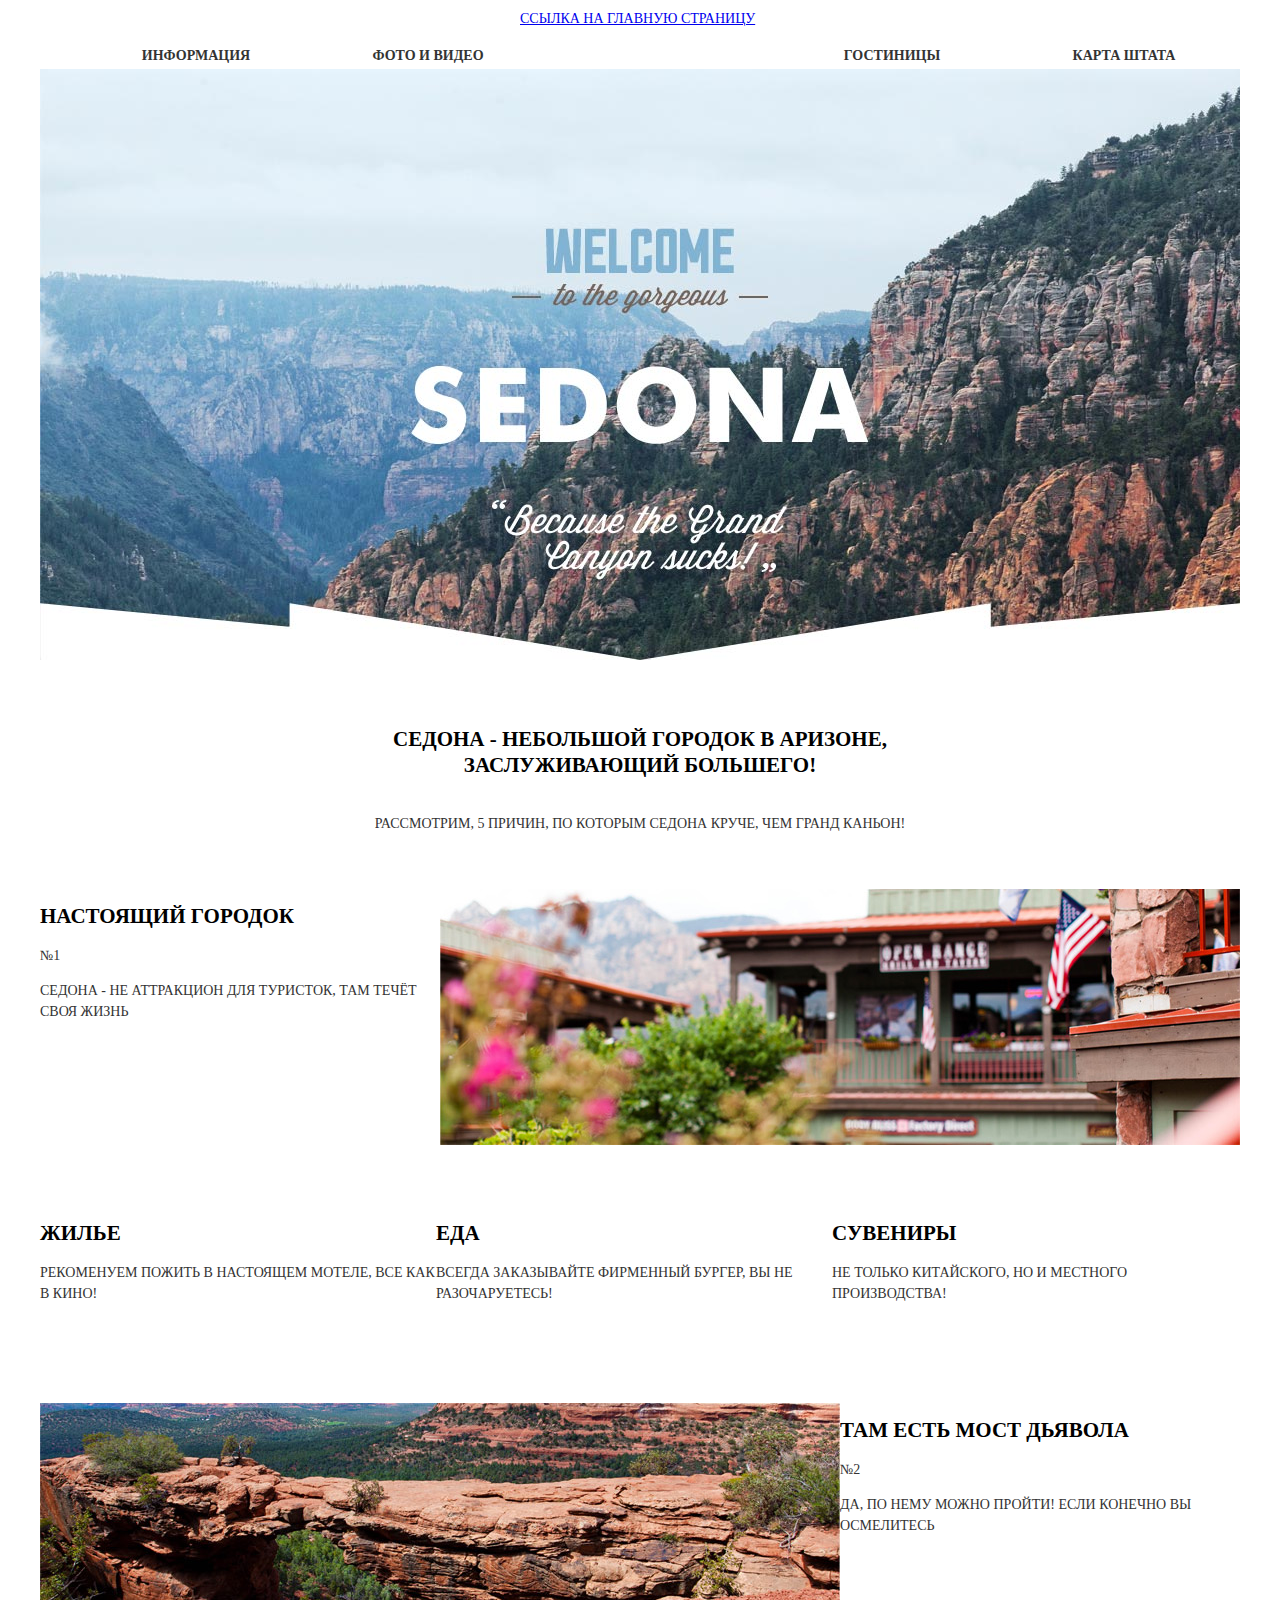
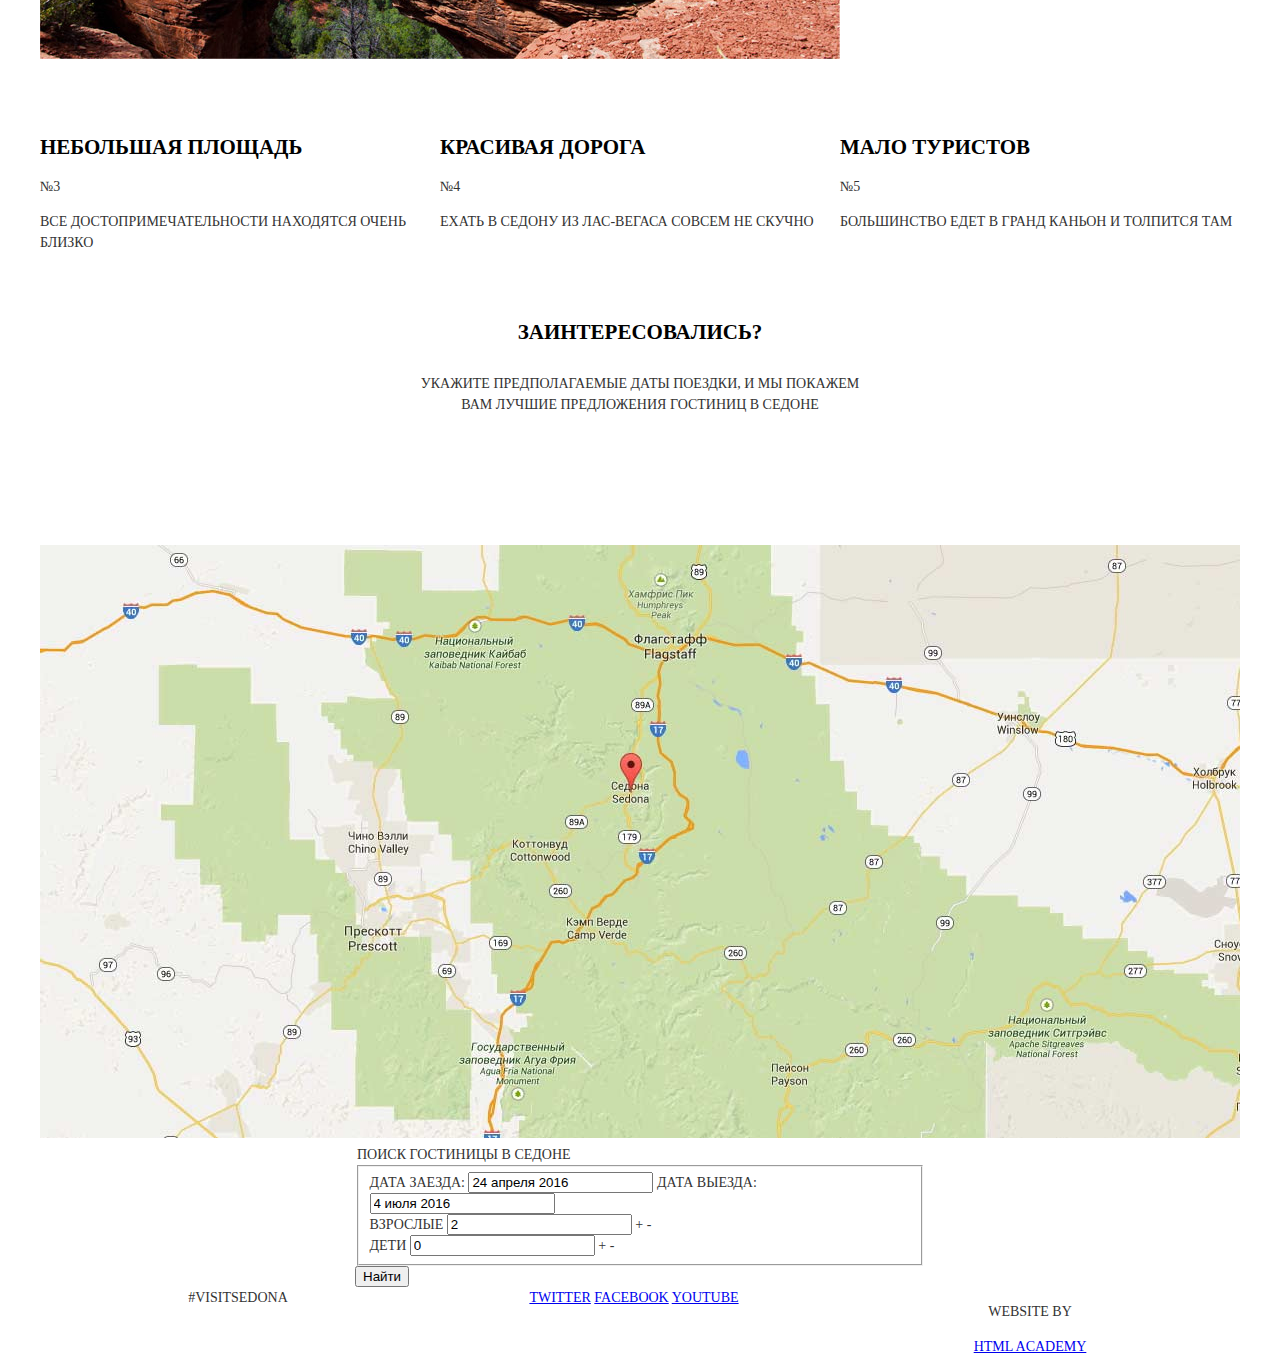
==== index.html @ 2f67ec3c "сетка для index" ====
<!DOCTYPE html>
<html lang="ru">
  <head>
    <meta charset="utf-8">
    <title>HTML Academy: Седона</title>
    <link href="css/style.css" rel="stylesheet">
  </head>
  <body>
    <header class="main-header">
      <div class="container clearfix">
        <div class="logo">
          <a class="logo__link" href="#">Ссылка на главную страницу</a> <!-- будет обёрнута в логотип -->
        </div>
        <nav class="main-nav">
          <ul class="main-nav__list">
            <li class="main-nav__item">
              <a href="#" class="main-nav__link">Информация</a>
            </li>
            <li class="main-nav__item">
              <a href="#" class="main-nav__link">Фото и видео</a>
            </li>
            <li class="main-nav__item">
              <a href="#" class="main-nav__link">Карта штата</a>
            </li>
            <li class="main-nav__item">
              <a href="#" class="main-nav__link">Гостиницы</a>
            </li>
          </ul>
        </nav>
      </div>
    </header>
    <main class="container">
      <img class="welcome" src="img/index-welcome.jpg" width="1200" height="591">
      <h1 class="title">Седона - небольшой городок в Аризоне, заслуживающий большего!</h1>
      <div class="reasons">
          <p class="reasons__main-title">Рассмотрим, 5 причин, по которым Седона круче, чем Гранд Каньон!</p>
          <div class="reasons__item clearfix">
              <div class="reasons__textblock"> 
                <h2 class="reasons__title">Настоящий городок</h2>
                <p class="reasons__number">№1</p>
                <p class="reasons__text">Седона - не аттракцион для туристок, там течёт своя жизнь</p>
              </div>
              <div class="reasons__image">
              <img src="img/point1.jpg" width="800" height="256">
              </div>
          </div>
          <div class="info clearfix">
            <div class="info__item">
              <h2 class="info__title">Жилье</h2>
              <p class="info-text">Рекоменуем пожить в настоящем мотеле, все как в кино!</p>
            </div>
            <div class="info__item">
              <h2 class="info__title">Еда</h2>
              <p class="info-text">Всегда заказывайте фирменный бургер, вы не разочаруетесь!</p>
            </div>
            <div class="info__item">
              <h2 class="info__title">Сувениры</h2>
              <p class="info-text">Не только китайского, но и местного производства!</p>
            </div>
          </div>
          <div class="reasons__item clearfix">
              <div class="reasons__textblock"> 
                <h2 class="reasons__title">Там есть мост дьявола</h2>
                <p class="reasons__number">№2</p>
                <p class="reasons__text">Да, по нему можно пройти! Если конечно вы осмелитесь</p>
              </div>                
              <div class="reasons__image">
              <img src="img/point2.jpg" width="800" height="256">
              </div>
          </div>
          <div class="reasons__bottom clearfix">
            <div class="reasons__item">
                <div class="reasons__textblock"> 
                  <h2 class="reasons__title">Небольшая площадь</h2>
                  <p class="reasons__number">№3</p>
                  <p class="reasons__text">Все достопримечательности находятся очень близко</p>
                </div>
            </div>
            <div class="reasons__item">
                <div class="reasons__textblock"> 
                  <h2 class="reasons__title">Красивая дорога</h2>
                  <p class="reasons__number">№4</p>
                  <p class="reasons__text">Ехать в Седону из Лас-Вегаса совсем не скучно</p>
                </div>
            </div>
            <div class="reasons__item">
                <div class="reasons__textblock"> 
                  <h2 class="reasons__title">Мало туристов</h2>
                  <p class="reasons__number">№5</p>
                  <p class="reasons__text">Большинство едет в гранд каньон и толпится там</p>
                </div>
            </div>
          </div>
      </div>
      <div class="search">
        <h2 class="search__title">Заинтересовались?</h2>
        <p class="search__text">Укажите предполагаемые даты поездки, и мы покажем вам лучшие предложения гостиниц в Седоне</p>
        <img class="search__image" src="img/map.jpg" width="1200" height="593"> 
        <form class="searchform" action="#" method="get">
          <legend class="searchform__legend">Поиск гостиницы в Седоне</legend>
          <fieldset class="seachform__container">
          <label class="searchform__quest"> Дата заезда:
            <input class="searchform__ans" type="text" value="24 апреля 2016">
          </label>
          <label class="searchform__quest"> Дата выезда:
            <input class="searchform__ans" type="text" value="4 июля 2016">
          </label>
          <div class="questbox">
            <label class="searchform__quest">Взрослые
              <input class="searchform__ans" type="text" value="2">
            </label>
            <span class="more">+</span>
            <span class="less">-</span>
          </div>
          <div class="questbox">
            <label class="searchform__quest">Дети
              <input class="searchform__ans" type="text" value="0">
            </label>
            <span class="more">+</span>
            <span class="less">-</span>
          </div>
          </fieldset>
          <button class="searchform__btn" type="submit">Найти</button>
        </form>
      </div>
    </main>
    <footer class="main-footer">
      <div class="container clearfix">
        <section class="tag">
          #visitsedona
        </section>
        <section class="social">
          <a class="social__btn social__btn--tw" href="#">Twitter</a>
          <a class="social__btn social__btn--fb" href="#">Facebook</a>
          <a class="social__btn social__btn--youtube" href="#">Youtube</a>
        </section>
        <section class="copyright">
          <p class="copyright__text">Website by</p>
          <a class="copyright__link" href="https://htmlacademy.ru">HTML Academy</a>
        </section>
      </div>
    </footer>
  </body>
</html>
---- css/style.css ----
body {
  font-family: "PT Sans";
  color: #333333;
  font-weight: normal;
  font-size: 14px;
  line-height: 21px;
  text-transform: uppercase;
}

h1 {
  font-family: "PT Sans";
  color: black;
  font-weight: bold;
  font-size: 21px;
  line-height: 26px;
}

h2 {
  font-family: "PT Sans";
  color: black;
  font-weight: bold;
  font-size: 21px;
  line-height: 21px;
}

.container {
  width: 1200px;
  margin: 0 auto;
}

.logo { 
  width: 240px;
  margin: 0 auto;
}

.main-nav__item {
  width: 20%;
  text-align: center;
}

.main-nav__item:nth-child(1),
.main-nav__item:nth-child(2) {
  float: left;
}

.main-nav__item:nth-child(3),
.main-nav__item:nth-child(4) {
  float: right;
}

.main-nav__list {
  list-style: none;
}

.main-nav__link {
  text-decoration: none;
  font-family: "PT Sans";
  color: #333333;
  font-weight: bold;
  font-size: 14px;
  line-height: 26px;
}

.clearfix::after {
  content: "";
  display: table;
  clear: both;
}

.welcome {
  margin-bottom: 60px;
}

.title {
  margin: 0 auto;
  width: 500px;
  text-align: center;
  margin-bottom: 35px;
}

.reasons__main-title {
  text-align: center;
  margin-bottom: 55px;
}

.reasons__textblock {
  float: left;
  width: 400px;
}

.reasons__image {
  float: right;
  width: 800px;
}


.reasons__item {
  margin-bottom: 55px;
}

.info__item {
  width: 33%;
  float: left
}

.info {
  margin-bottom: 85px;
}

/* почему 4?! */
.reasons__item:nth-child(4) .reasons__textblock {
  float: right;
  width: 400px;
}

.reasons__item:nth-child(4) .reasons__image {
  float: left;
  width: 800px;
}

.reasons__bottom {
  margin-bottom: 55px;
}

.search__title,
.search__text {
  width: 440px;
  margin: 0 auto;
  text-align: center;
}

.search__title {
  margin-bottom: 30px;
}

.search__text {
  margin-bottom: 130px;
}

.searchform {
  width: 570px;
  margin: 0 auto;
}

.tag,
.social,
.copyright {
  width: 33%;
  float:left;
  text-align: center;
}

/*.search__image {
  z-index: -100;
  position: absolute;
  bottom: 0px;
} */
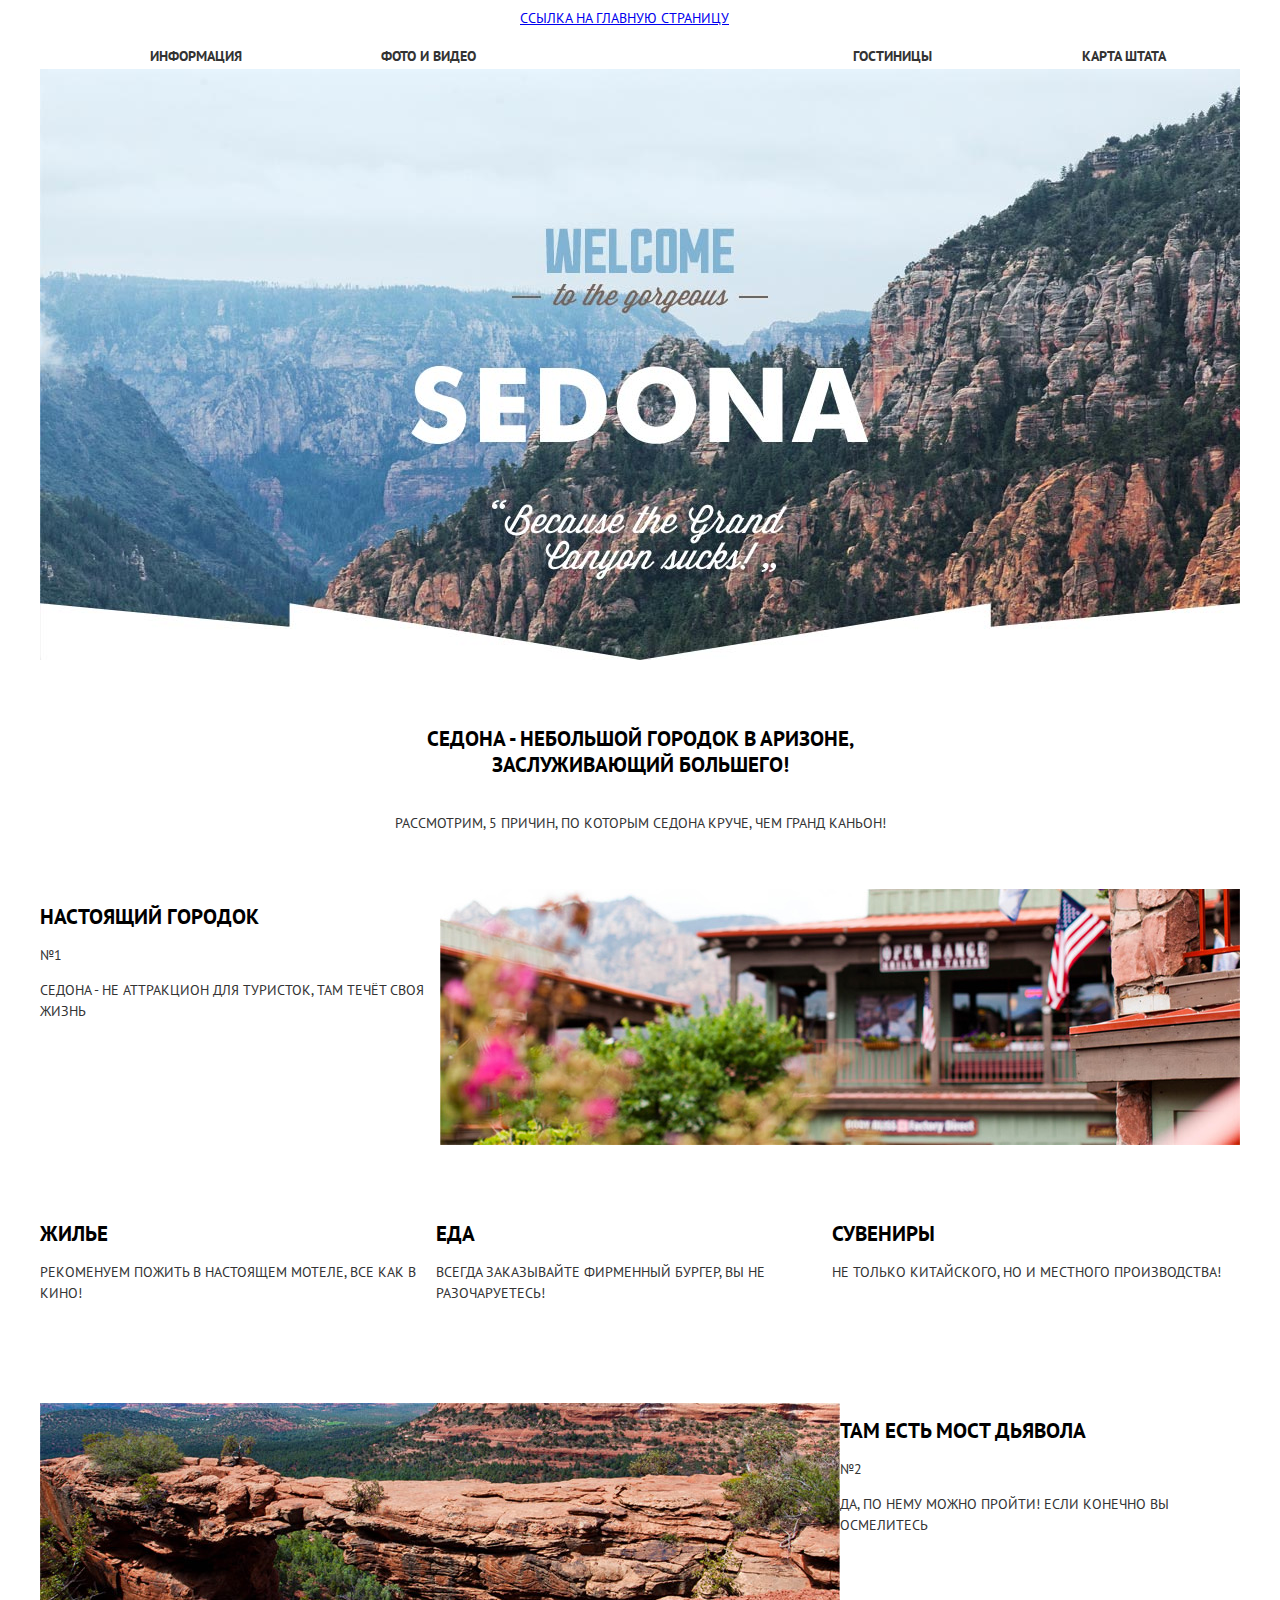
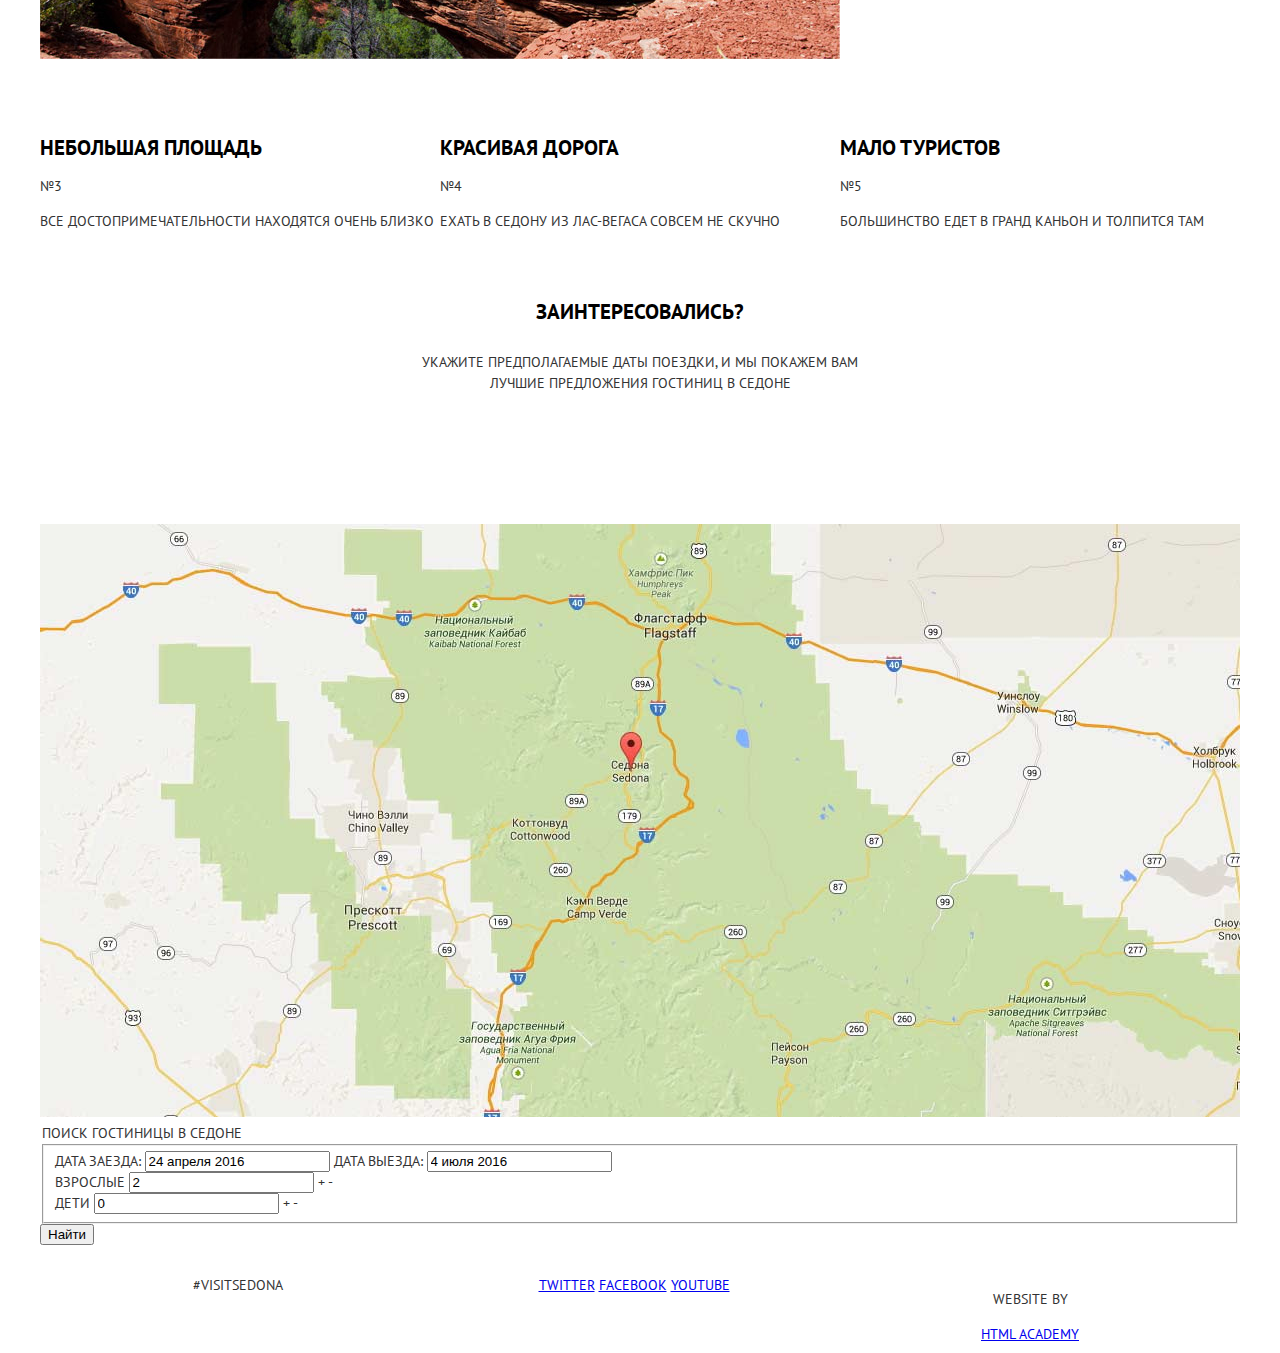
==== commit d686b391: "добавлен шрифт" ====
--- a/index.html
+++ b/index.html
@@ -4,6 +4,7 @@
     <meta charset="utf-8">
     <title>HTML Academy: Седона</title>
     <link href="css/style.css" rel="stylesheet">
+    <link href="https://fonts.googleapis.com/css?family=PT+Sans:400,700&amp;subset=cyrillic" rel="stylesheet">
   </head>
   <body>
     <header class="main-header">
--- a/css/style.css
+++ b/css/style.css
@@ -154,4 +154,63 @@
   z-index: -100;
   position: absolute;
   bottom: 0px;
-} */+} */
+
+.searchform__item {
+  float: left;
+  width: 240px;
+}
+
+/*.searchform__item:last-child {
+  float: left;
+  width: 240px;
+}*/
+
+.searchform {
+  width: 1200px;
+  margin-bottom: 30px;
+}
+
+.searchresult,
+.sort {
+  float:left;
+}
+
+.searchresult {
+  margin-right: 40px;
+}
+
+.sorttype {
+  float: right;
+}
+
+.resultbox__header {
+  margin-bottom: 30px;
+}
+
+.sort__text,
+.sort__link {
+  display: inline-block;
+  margin: 0;
+}
+
+.rate{
+  float:right;
+}
+
+.result__image,
+.result__text {
+  float: left;
+}
+
+.result__title {
+  margin-top: 0;
+}
+
+.result__image {
+  margin-right: 30px;
+}
+
+.result__item {
+  margin: 30px 0;
+}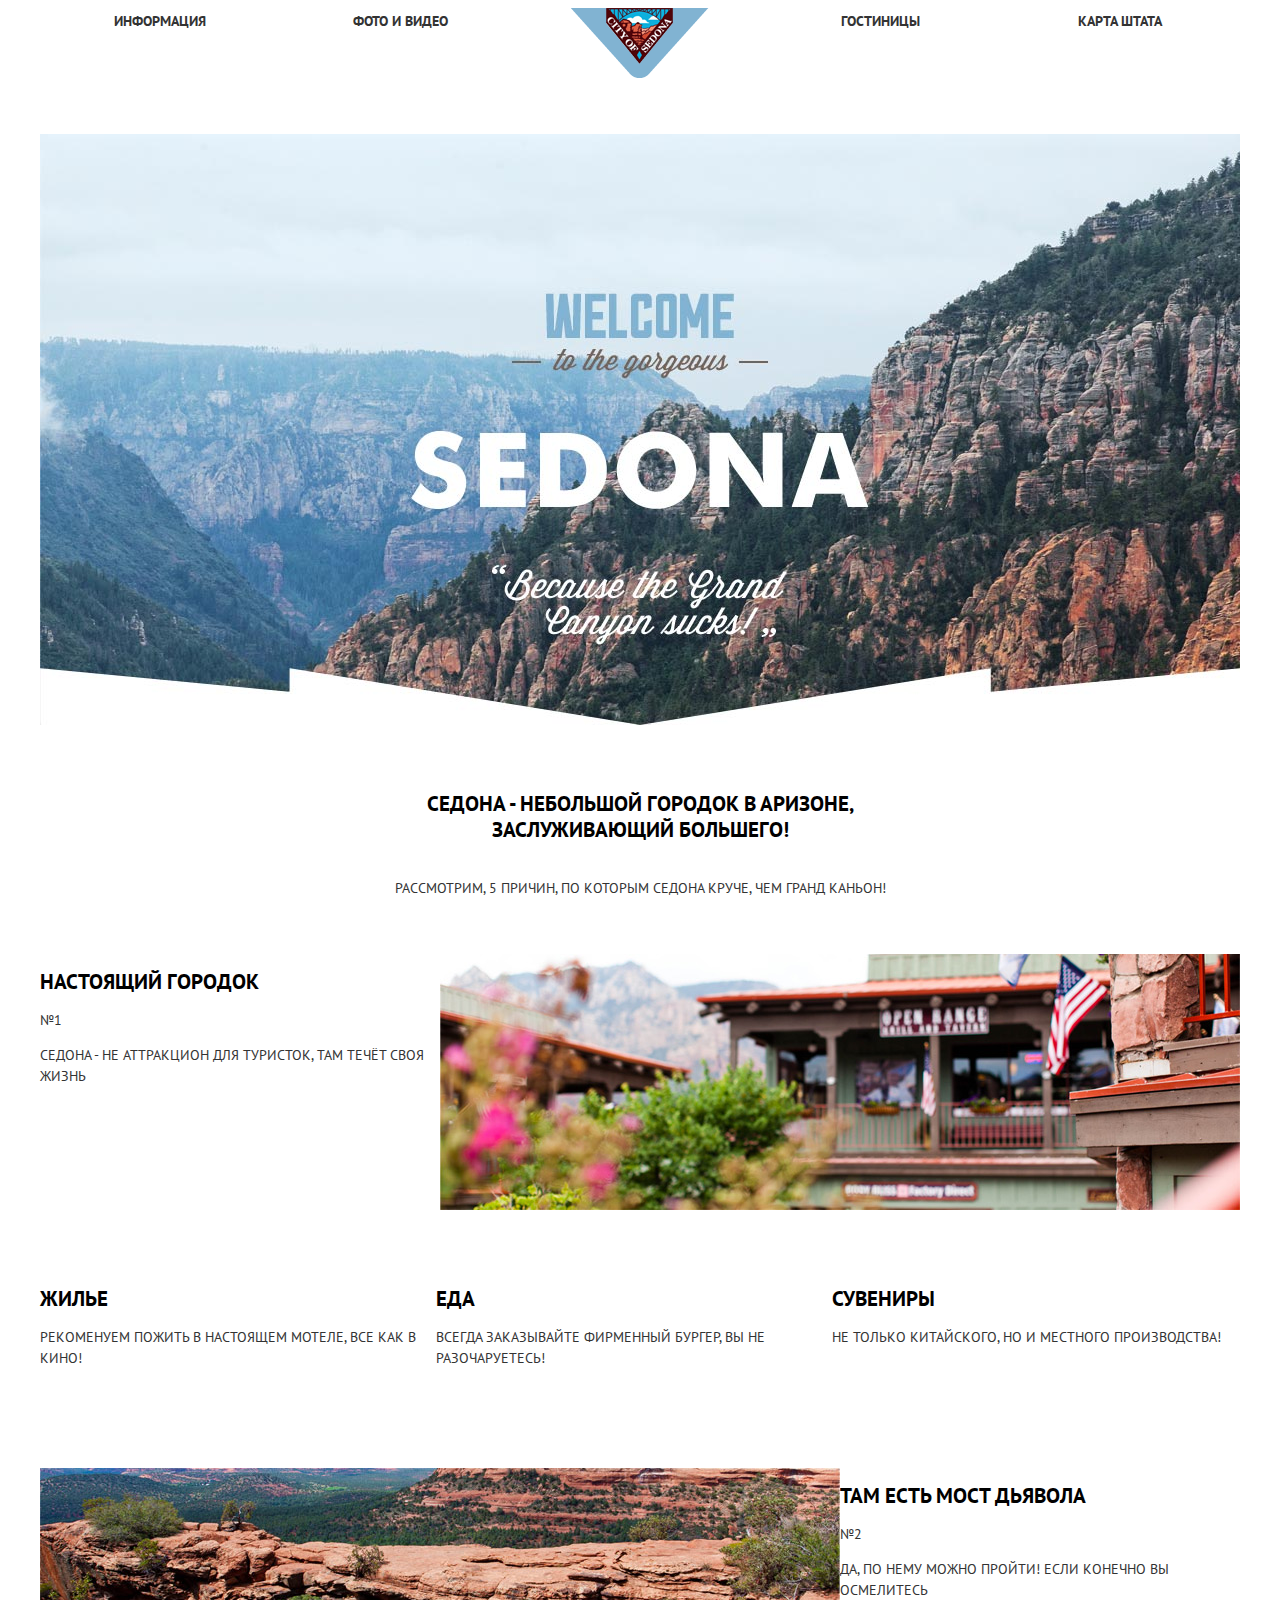
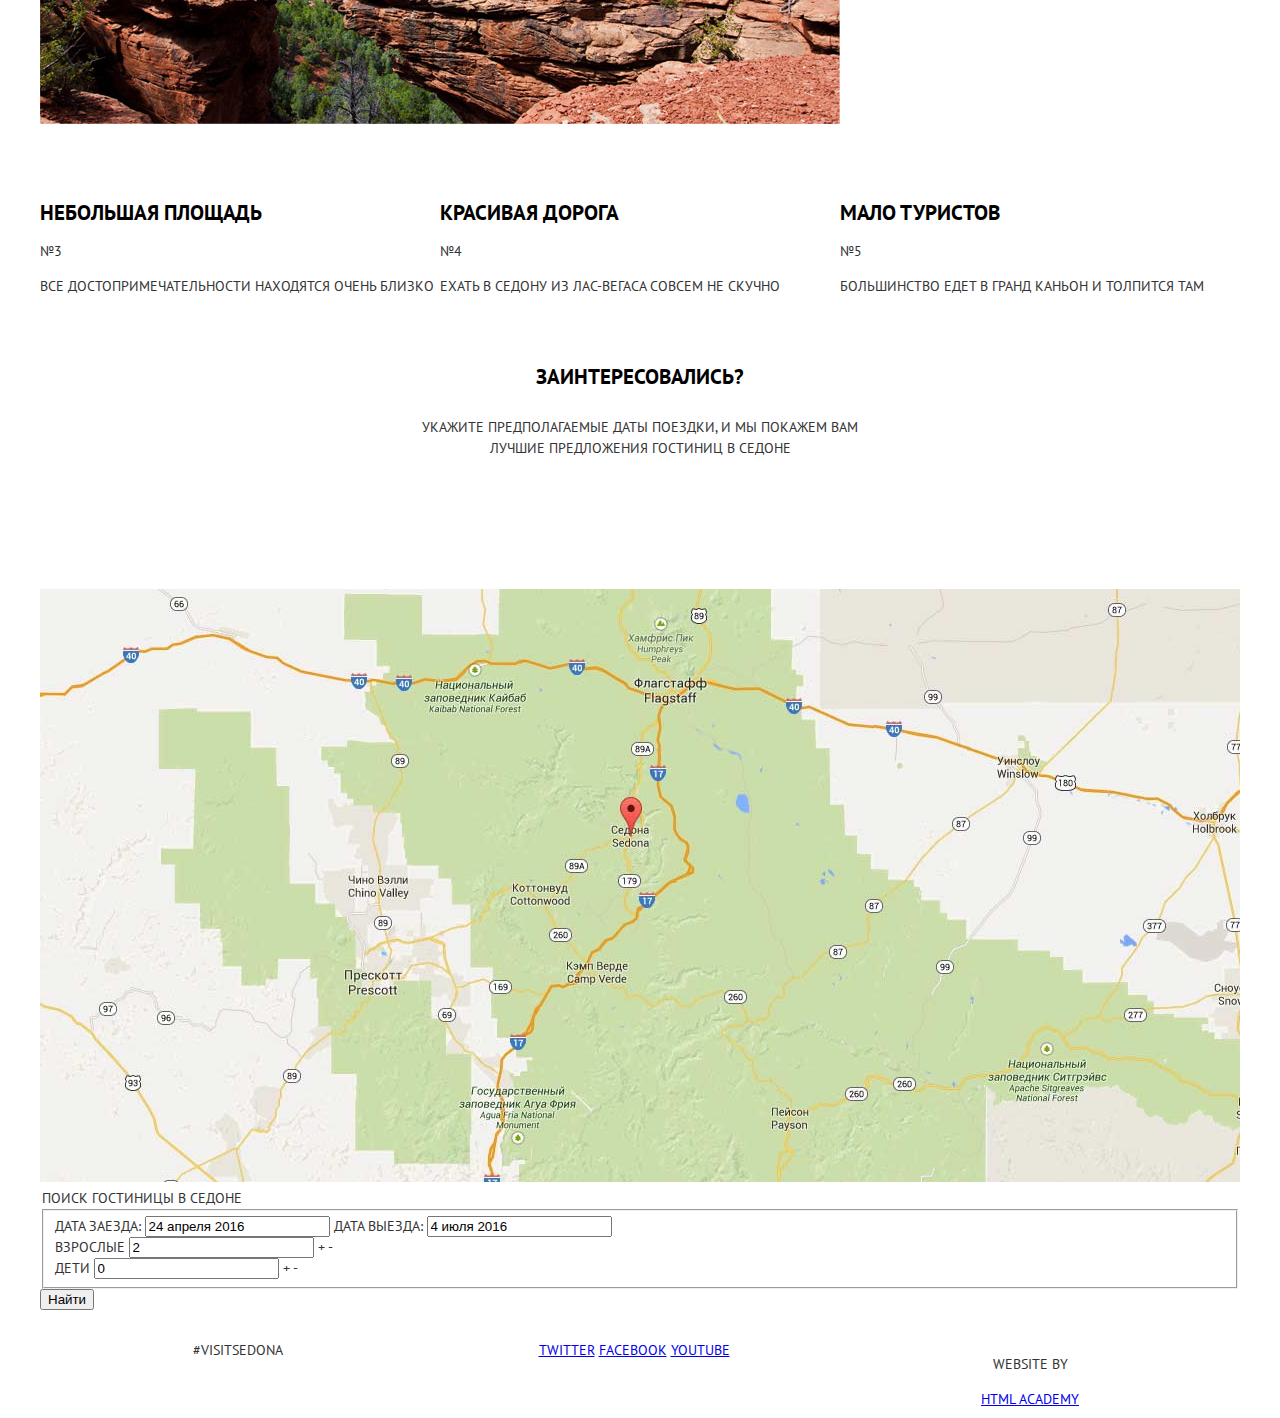
==== commit b86d94c8: "вёрстка сетки" ====
--- a/index.html
+++ b/index.html
@@ -13,18 +13,18 @@
           <a class="logo__link" href="#">Ссылка на главную страницу</a> <!-- будет обёрнута в логотип -->
         </div>
         <nav class="main-nav">
-          <ul class="main-nav__list">
+          <ul class="main-nav__list clearfix">
             <li class="main-nav__item">
-              <a href="#" class="main-nav__link">Информация</a>
+              <a href="/info" class="main-nav__link">Информация</a>
             </li>
             <li class="main-nav__item">
-              <a href="#" class="main-nav__link">Фото и видео</a>
+              <a href="/gallery" class="main-nav__link">Фото и видео</a>
             </li>
             <li class="main-nav__item">
-              <a href="#" class="main-nav__link">Карта штата</a>
+              <a href="/map" class="main-nav__link">Карта штата</a>
             </li>
             <li class="main-nav__item">
-              <a href="#" class="main-nav__link">Гостиницы</a>
+              <a href="/catalog" class="main-nav__link">Гостиницы</a>
             </li>
           </ul>
         </nav>
--- a/css/style.css
+++ b/css/style.css
@@ -26,39 +26,56 @@
 .container {
   width: 1200px;
   margin: 0 auto;
+  position: relative;
 }
 
 .logo { 
-  width: 240px;
-  margin: 0 auto;
+  width: 138px;
+  height: 70px;
+  margin: 0 auto;
+  position: absolute;
+  left: 50%;
+  margin-left: -69px;
+}
+
+.logo__link {
+  background-image: url("../img/logo.png");
+  width: 138px;
+  height: 70px;
+  display: block;
+  z-index: 100;
+  font-size: 0;
+}
+
+.main-nav__list {
+  list-style: none;
+  margin: 0;
+  padding: 0;
 }
 
 .main-nav__item {
   width: 20%;
   text-align: center;
-}
-
-.main-nav__item:nth-child(1),
-.main-nav__item:nth-child(2) {
-  float: left;
-}
-
-.main-nav__item:nth-child(3),
-.main-nav__item:nth-child(4) {
-  float: right;
-}
-
-.main-nav__list {
-  list-style: none;
-}
-
-.main-nav__link {
-  text-decoration: none;
-  font-family: "PT Sans";
-  color: #333333;
+  vertical-align: top;
   font-weight: bold;
   font-size: 14px;
   line-height: 26px;
+}
+
+.main-nav__item:nth-child(1),
+.main-nav__item:nth-child(2) {
+  float: left;
+}
+
+.main-nav__item:nth-child(3),
+.main-nav__item:nth-child(4) {
+  float: right;
+}
+
+.main-nav__link {
+  text-decoration: none;
+  font-family: "PT Sans";
+  color: #333333;
 }
 
 .clearfix::after {
@@ -69,6 +86,9 @@
 
 .welcome {
   margin-bottom: 60px;
+  position: relative;
+  z-index: 1;
+  margin-top: 100px;
 }
 
 .title {
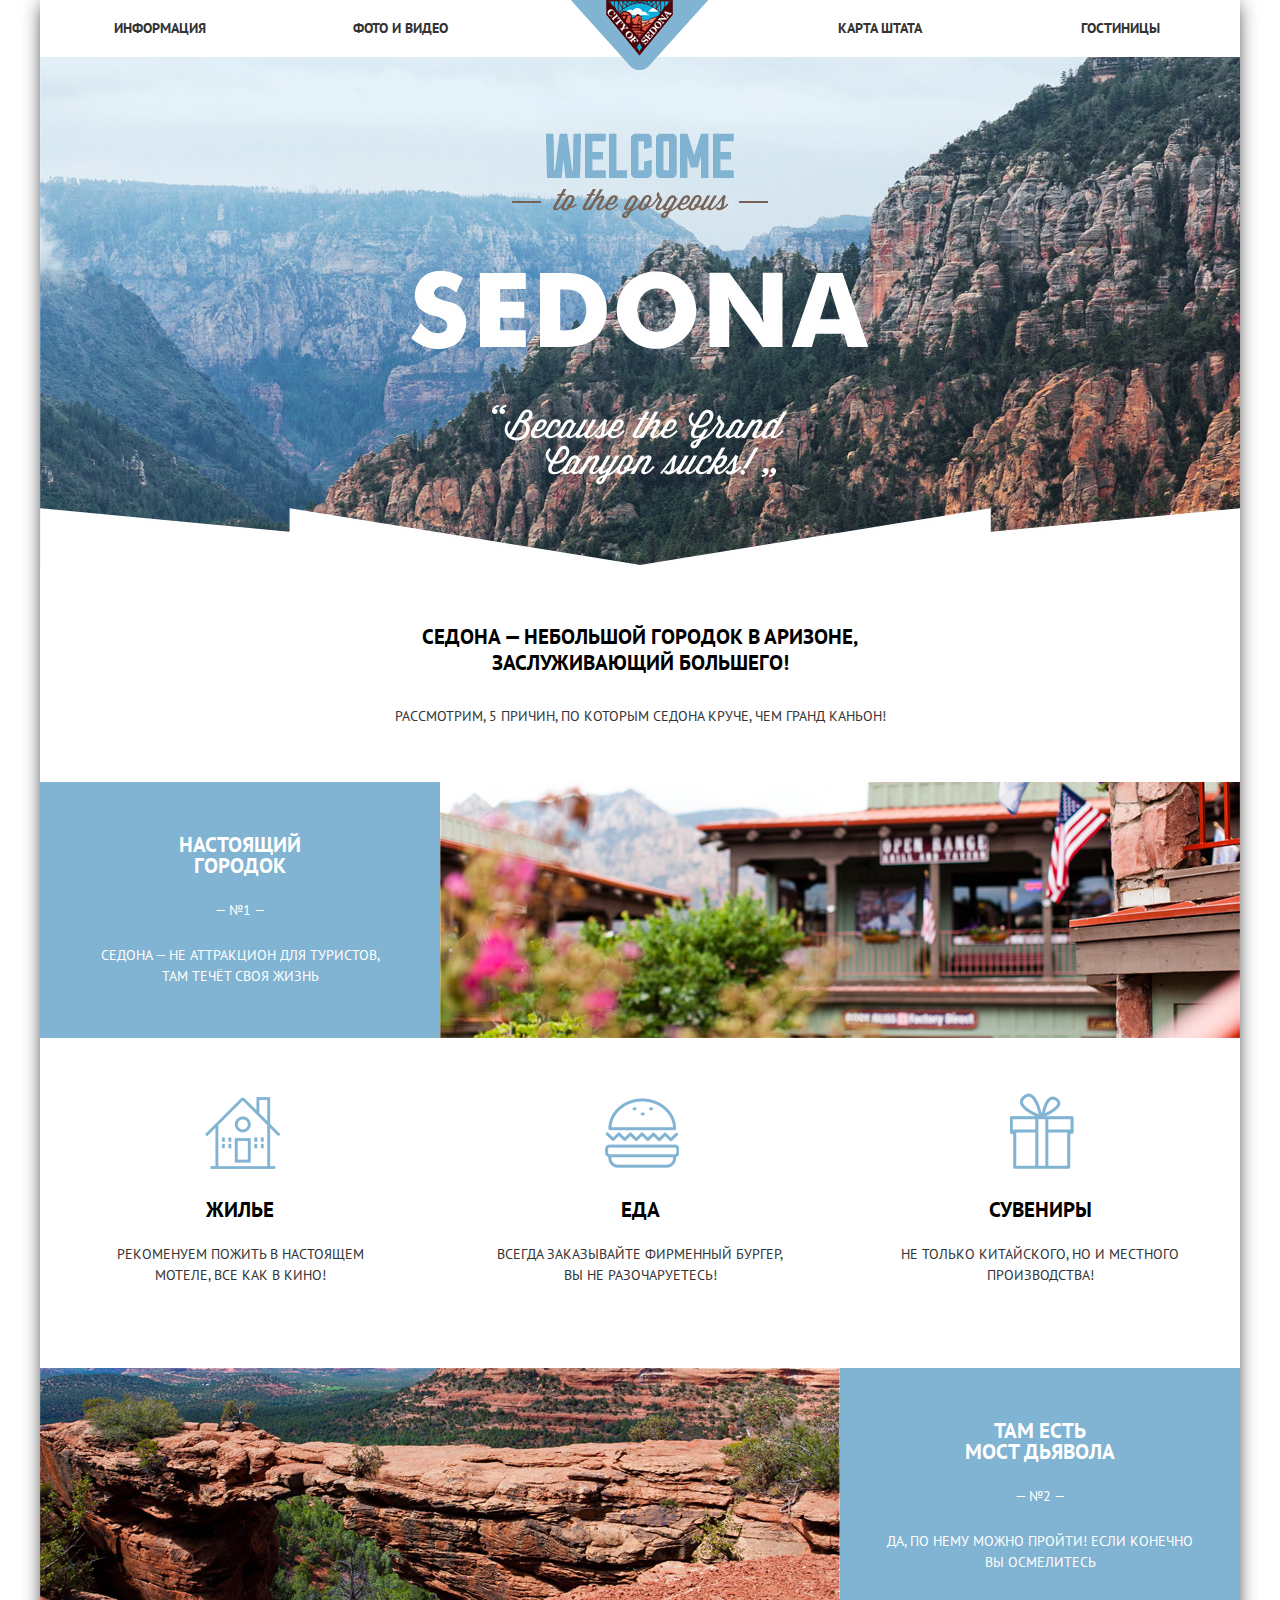
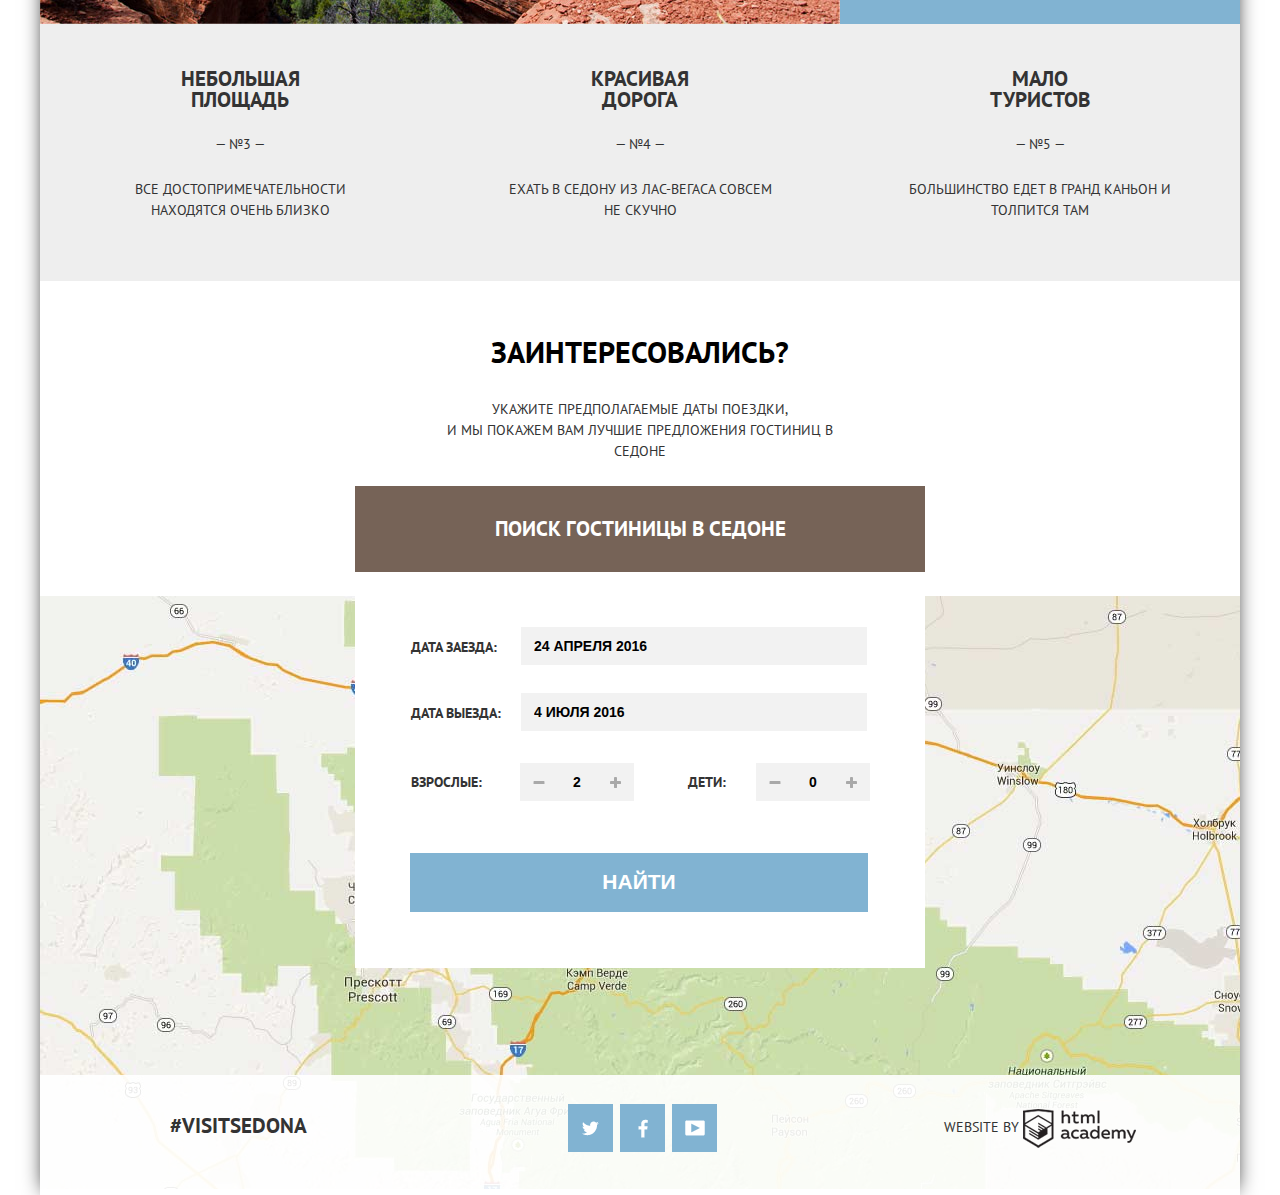
==== commit 64294a36: "сетка, декоративные элементы" ====
--- a/index.html
+++ b/index.html
@@ -8,124 +8,116 @@
   </head>
   <body>
     <header class="main-header">
-      <div class="container clearfix">
-        <div class="logo">
-          <a class="logo__link" href="#">Ссылка на главную страницу</a> <!-- будет обёрнута в логотип -->
-        </div>
+      <div class="container clearfix"> 
         <nav class="main-nav">
+          <a class="logo">Ссылка на главную страницу</a>
           <ul class="main-nav__list clearfix">
             <li class="main-nav__item">
-              <a href="/info" class="main-nav__link">Информация</a>
+              <a href="info.html" class="main-nav__link">Информация</a>
             </li>
             <li class="main-nav__item">
-              <a href="/gallery" class="main-nav__link">Фото и видео</a>
+              <a href="gallery.html" class="main-nav__link">Фото и видео</a>
             </li>
             <li class="main-nav__item">
-              <a href="/map" class="main-nav__link">Карта штата</a>
+              <a href="catalog.html" class="main-nav__link">Гостиницы</a>
             </li>
             <li class="main-nav__item">
-              <a href="/catalog" class="main-nav__link">Гостиницы</a>
+              <a href="map.html" class="main-nav__link">Карта штата</a>
             </li>
           </ul>
         </nav>
       </div>
     </header>
     <main class="container">
-      <img class="welcome" src="img/index-welcome.jpg" width="1200" height="591">
-      <h1 class="title">Седона - небольшой городок в Аризоне, заслуживающий большего!</h1>
+      <img class="welcome" src="img/index-welcome.jpg" width="1200" height="511">
+      <h1 class="title">Седона — небольшой городок в Аризоне, заслуживающий большего!</h1>
       <div class="reasons">
           <p class="reasons__main-title">Рассмотрим, 5 причин, по которым Седона круче, чем Гранд Каньон!</p>
           <div class="reasons__item clearfix">
               <div class="reasons__textblock"> 
                 <h2 class="reasons__title">Настоящий городок</h2>
-                <p class="reasons__number">№1</p>
-                <p class="reasons__text">Седона - не аттракцион для туристок, там течёт своя жизнь</p>
+                <p class="reasons__number">— №1 —</p>
+                <p class="reasons__text">Седона — не аттракцион для туристов, там течёт своя жизнь</p>
               </div>
               <div class="reasons__image">
-              <img src="img/point1.jpg" width="800" height="256">
+                <img src="img/point1.jpg" width="800" height="256">
               </div>
           </div>
           <div class="info clearfix">
-            <div class="info__item">
+            <div class="info__item info__item--house">
               <h2 class="info__title">Жилье</h2>
-              <p class="info-text">Рекоменуем пожить в настоящем мотеле, все как в кино!</p>
+              <p class="info__text">Рекоменуем пожить в настоящем мотеле, все как в кино!</p>
             </div>
-            <div class="info__item">
+            <div class="info__item info__item--food">
               <h2 class="info__title">Еда</h2>
-              <p class="info-text">Всегда заказывайте фирменный бургер, вы не разочаруетесь!</p>
+              <p class="info__text">Всегда заказывайте фирменный бургер, вы не разочаруетесь!</p>
             </div>
-            <div class="info__item">
+            <div class="info__item info__item--souvenir">
               <h2 class="info__title">Сувениры</h2>
-              <p class="info-text">Не только китайского, но и местного производства!</p>
+              <p class="info__text">Не только китайского, но и местного производства!</p>
             </div>
           </div>
           <div class="reasons__item clearfix">
+              <div class="reasons__image">
+                <img src="img/point2.jpg" width="800" height="256">
+              </div>
               <div class="reasons__textblock"> 
-                <h2 class="reasons__title">Там есть мост дьявола</h2>
-                <p class="reasons__number">№2</p>
+                <h2 class="reasons__title">Там есть <br>мост дьявола</h2>
+                <p class="reasons__number">— №2 —</p>
                 <p class="reasons__text">Да, по нему можно пройти! Если конечно вы осмелитесь</p>
               </div>                
-              <div class="reasons__image">
-              <img src="img/point2.jpg" width="800" height="256">
-              </div>
           </div>
           <div class="reasons__bottom clearfix">
-            <div class="reasons__item">
-                <div class="reasons__textblock"> 
-                  <h2 class="reasons__title">Небольшая площадь</h2>
-                  <p class="reasons__number">№3</p>
-                  <p class="reasons__text">Все достопримечательности находятся очень близко</p>
-                </div>
+            <div class="reasons__textblock"> 
+              <h2 class="reasons__title">Небольшая площадь</h2>
+              <p class="reasons__number">— №3 —</p>
+              <p class="reasons__text">Все достопримечательности находятся очень близко</p>
             </div>
-            <div class="reasons__item">
-                <div class="reasons__textblock"> 
-                  <h2 class="reasons__title">Красивая дорога</h2>
-                  <p class="reasons__number">№4</p>
-                  <p class="reasons__text">Ехать в Седону из Лас-Вегаса совсем не скучно</p>
-                </div>
+            <div class="reasons__textblock"> 
+              <h2 class="reasons__title">Красивая дорога</h2>
+              <p class="reasons__number">— №4 —</p>
+              <p class="reasons__text">Ехать в Седону из Лас-Вегаса совсем не скучно</p>
             </div>
-            <div class="reasons__item">
-                <div class="reasons__textblock"> 
-                  <h2 class="reasons__title">Мало туристов</h2>
-                  <p class="reasons__number">№5</p>
-                  <p class="reasons__text">Большинство едет в гранд каньон и толпится там</p>
-                </div>
+            <div class="reasons__textblock"> 
+              <h2 class="reasons__title">Мало туристов</h2>
+              <p class="reasons__number">— №5 —</p>
+              <p class="reasons__text">Большинство едет в гранд каньон и толпится там</p>
             </div>
           </div>
       </div>
       <div class="search">
         <h2 class="search__title">Заинтересовались?</h2>
-        <p class="search__text">Укажите предполагаемые даты поездки, и мы покажем вам лучшие предложения гостиниц в Седоне</p>
+        <p class="search__text">Укажите предполагаемые даты поездки,<br> и мы покажем вам лучшие предложения гостиниц в Седоне</p>
         <img class="search__image" src="img/map.jpg" width="1200" height="593"> 
         <form class="searchform" action="#" method="get">
           <legend class="searchform__legend">Поиск гостиницы в Седоне</legend>
           <fieldset class="seachform__container">
-          <label class="searchform__quest"> Дата заезда:
-            <input class="searchform__ans" type="text" value="24 апреля 2016">
-          </label>
-          <label class="searchform__quest"> Дата выезда:
-            <input class="searchform__ans" type="text" value="4 июля 2016">
-          </label>
-          <div class="questbox">
-            <label class="searchform__quest">Взрослые
-              <input class="searchform__ans" type="text" value="2">
+            <label class="searchform__quest"> Дата заезда:
+              <input class="searchform__ans" type="text" value="24 апреля 2016">
             </label>
-            <span class="more">+</span>
-            <span class="less">-</span>
-          </div>
-          <div class="questbox">
-            <label class="searchform__quest">Дети
-              <input class="searchform__ans" type="text" value="0">
+            <label class="searchform__quest"> Дата выезда:
+              <input class="searchform__ans" type="text" value="4 июля 2016">
             </label>
-            <span class="more">+</span>
-            <span class="less">-</span>
-          </div>
+            <div class="questbox">
+              <label class="searchform__quest">Взрослые:
+                <span class="less"></span>
+                <input class="searchform__ans searchform__ans--short" type="text" value="2">
+                <span class="more"></span>
+              </label>
+            </div>
+            <div class="questbox">
+              <label class="searchform__quest">Дети:
+                <span class="less"></span>
+                <input class="searchform__ans searchform__ans--short" type="text" value="0">
+                <span class="more"></span>
+              </label>
+            </div>
           </fieldset>
           <button class="searchform__btn" type="submit">Найти</button>
         </form>
       </div>
     </main>
-    <footer class="main-footer">
+    <footer class="main-footer main-footer--index">
       <div class="container clearfix">
         <section class="tag">
           #visitsedona
--- a/css/style.css
+++ b/css/style.css
@@ -5,6 +5,16 @@
   font-size: 14px;
   line-height: 21px;
   text-transform: uppercase;
+  margin: 0;
+  background-color: white;
+  position: relative;
+  width: 1200px;
+  margin: 0 auto;
+  box-shadow: 0 0 20px -5px black;
+}
+
+.container {
+  background-color: white;
 }
 
 h1 {
@@ -23,28 +33,21 @@
   line-height: 21px;
 }
 
-.container {
-  width: 1200px;
-  margin: 0 auto;
-  position: relative;
-}
-
-.logo { 
-  width: 138px;
-  height: 70px;
-  margin: 0 auto;
-  position: absolute;
-  left: 50%;
-  margin-left: -69px;
-}
-
-.logo__link {
+.main-header {
+  position: relative;
+}
+
+.logo {
   background-image: url("../img/logo.png");
   width: 138px;
   height: 70px;
+  position: absolute;
+  left: 50%;
+  margin-left: -69px;
   display: block;
+  font-size: 0;
+  padding: 0px;
   z-index: 100;
-  font-size: 0;
 }
 
 .main-nav__list {
@@ -57,9 +60,9 @@
   width: 20%;
   text-align: center;
   vertical-align: top;
-  font-weight: bold;
-  font-size: 14px;
-  line-height: 26px;
+  display: block;
+  padding-top: 15px;
+  padding-bottom: 13px;
 }
 
 .main-nav__item:nth-child(1),
@@ -68,7 +71,8 @@
 }
 
 .main-nav__item:nth-child(3),
-.main-nav__item:nth-child(4) {
+.main-nav__item:nth-child(4)
+ {
   float: right;
 }
 
@@ -76,6 +80,9 @@
   text-decoration: none;
   font-family: "PT Sans";
   color: #333333;
+  font-weight: bold;
+  font-size: 14px;
+  line-height: 26px;
 }
 
 .clearfix::after {
@@ -85,17 +92,14 @@
 }
 
 .welcome {
-  margin-bottom: 60px;
-  position: relative;
-  z-index: 1;
-  margin-top: 100px;
+  margin-bottom: 53px;
 }
 
 .title {
   margin: 0 auto;
   width: 500px;
   text-align: center;
-  margin-bottom: 35px;
+  margin-bottom: 30px;
 }
 
 .reasons__main-title {
@@ -106,40 +110,120 @@
 .reasons__textblock {
   float: left;
   width: 400px;
+  text-align: center;
 }
 
 .reasons__image {
-  float: right;
-  width: 800px;
-}
-
-
-.reasons__item {
-  margin-bottom: 55px;
-}
-
-.info__item {
-  width: 33%;
-  float: left
-}
-
-.info {
-  margin-bottom: 85px;
-}
-
-/* почему 4?! */
-.reasons__item:nth-child(4) .reasons__textblock {
-  float: right;
-  width: 400px;
-}
-
-.reasons__item:nth-child(4) .reasons__image {
+  height: 256px;
   float: left;
   width: 800px;
 }
 
+.reasons__item {
+  background-color: #81b3d2;
+  color: white;
+}
+
+.reasons__title {
+  color: inherit;
+  padding-top: 52px;
+  width: 155px;
+  margin: 0 auto;
+}
+
+.reasons__bottom .reasons__title {
+  padding-top: 44px 
+}
+
+.reasons__number {
+  padding-top: 10px;
+}
+
+.reasons__text {
+  padding-top: 10px;
+  width: 290px;
+  margin: 0 auto;
+}
+
+.reasons__item:nth-of-type(3) .reasons__text {
+  width: 320px; 
+}
+
+.reasons__item:nth-of-type(3) .reasons__text {
+  width: 320px; 
+}
+
+.info {
+  margin-bottom: 82px;
+  text-align: center;
+}
+
+.info__item {
+  width: 400px;
+  float: left;
+}
+
+.info__item--house::before {
+  content: "";
+  display: block;
+  width: 80px;
+  height: 80px;
+  margin: 0 auto;
+  margin-top: 55px;
+  margin-bottom: 26px;
+  background-image: url(../img/Layer%2012.png);
+  background-repeat: no-repeat;
+  background-position: 5px;
+}
+
+.info__item--food::before {
+  content: "";
+  display: block;
+  width: 80px;
+  height: 80px;
+  margin: 0 auto;
+  margin-top: 55px;
+  margin-bottom: 26px;
+  background-image: url(../img/Layer%2013.png);
+  background-repeat: no-repeat;
+  background-position: 5px;
+}
+
+.info__item--souvenir::before {
+  content: "";
+  display: block;
+  width: 80px;
+  height: 80px;
+  margin: 0 auto;
+  margin-top: 55px;
+  margin-bottom: 26px;
+  background-image: url(../img/Layer%2011.png);
+  background-repeat: no-repeat;
+  background-position: 10px 0;
+}
+
+.info__title {
+  margin-bottom: 24px;
+}
+
+.info__text {
+  width: 300px;
+  margin: 0 auto;
+}
+
 .reasons__bottom {
-  margin-bottom: 55px;
+  background-color: #eeeeee;
+  padding-bottom: 60px;
+}
+
+.reasons__bottom .reasons__text {
+  width: 280px 
+}
+
+.search {
+  background-color: white;
+  padding-top: 60px;
+  position: relative;
 }
 
 .search__title,
@@ -150,16 +234,151 @@
 }
 
 .search__title {
-  margin-bottom: 30px;
+  margin-bottom: 37px;
+  font-size: 30px;
 }
 
 .search__text {
-  margin-bottom: 130px;
+  margin-bottom: 134px;
+}
+
+.search__image {
+  position: relative;
+  z-index: 50;
 }
 
 .searchform {
   width: 570px;
   margin: 0 auto;
+  position: absolute;
+  z-index: 100;
+  top: 205px;
+  left: 50%;
+  margin-left: -285px;
+  background-color: white;
+}
+
+.searchform__legend {
+  margin: 0 auto;
+  text-align: center;
+  width: 570px;
+  background-color: #766357;
+  color: white;
+  padding: 30px 0;
+  font-weight: bold;
+  font-size: 21px;
+  line-height: 26px;
+}
+
+.seachform__container {
+  border: none;
+  font-size: 14px;
+  font-weight: bold;
+  line-height: 26px;
+  padding-top: 62px;
+  padding-left: 48px;
+  
+}
+
+.searchform__quest {
+  display: block;
+  position: relative;
+  width: 456px;
+  padding-left: 6px;
+  margin-bottom: 40px;
+}
+
+.searchform__ans {
+  font-size: inherit;
+  font-weight: inherit;
+  line-height: inherit;
+  text-transform: uppercase; 
+  padding: 6px 13px;
+  background-color: #f2f2f2;
+  width: 320px;
+  border: none;
+  position: absolute;
+  right: 0;
+  top: -7px;
+}
+
+.questbox .searchform__quest {
+  display: inline-block;
+  width: auto;
+  margin-top: -3px; 
+}
+
+.more,
+.less {
+  width: 38px;
+  height: 38px;
+  text-align: center;
+  background-color: #f2f2f2;
+  display: inline-block;
+  vertical-align: top;
+}
+
+.more {
+  background-image: url(../img/more.png);
+  background-repeat: no-repeat;
+  background-position: center;
+  margin-left: -4px;
+}
+
+.less {
+  background-image: url(../img/less.png);
+  background-repeat: no-repeat;
+  background-position: center;
+  margin-left: 34px;
+}
+
+.searchform__ans--short {
+  width: 38px;
+  padding: 6px 0;
+  text-align: center;
+  display: inline-block;
+  position: static;
+  margin-left: -4px;
+}
+
+.questbox {
+  display: inline-block;
+}
+
+.questbox:nth-child(4) {
+  margin-left: 44px;
+}
+
+.questbox:nth-child(4) .less {
+  margin-left: 26px;
+}
+
+.searchform__btn {
+  width: 458px;
+  height: 59px;
+  background-color: #81b3d2; 
+  border: none;
+  color: white;
+  text-transform: inherit;
+  font-weight: bold;
+  font-size: 21px;
+  line-height: 26px;
+  margin-top: 3px;
+  margin-left: 55px;
+  margin-bottom: 56px;
+}
+
+
+.main-footer .container {
+  width: 1200px;
+  height: 120px;
+}
+
+.main-footer--index .container {
+  background-color: rgba(255,255,255,0.9);
+  position: absolute;
+  bottom: 0;
+  z-index: 200;
 }
 
 .tag,
@@ -168,27 +387,232 @@
   width: 33%;
   float:left;
   text-align: center;
-}
-
-/*.search__image {
-  z-index: -100;
-  position: absolute;
-  bottom: 0px;
-} */
-
-.searchform__item {
+  margin: 0;
+  padding: 0;
+}
+
+.tag {
+  font-size: 21px;
+  font-weight: bold;
+  line-height: 26px;
+  padding-top: 38px;
+}
+
+.social {
+  padding-top: 24px;
+  padding-left: 10px
+}
+
+.social__btn {
+  display: inline-block;
+  background-color: #81b3d2;
+  width: 45px;
+  height: 48px;
+  font-size: 0px;
+  background-position: center;
+  background-repeat: no-repeat;
+  margin-right: 3px;
+  
+}
+
+.social__btn--tw {
+  background-image: url(../img/tw.png)
+}
+
+.social__btn--fb {
+  background-image: url(../img/fb.png)
+}
+
+.social__btn--youtube {
+  background-image: url(../img/yt.png)
+}
+
+.copyright {
+  padding-top: 34px
+}
+.copyright__text {
+  margin: 0;
+  padding: 0;
+  line-height: 26px;
+  display: inline;
+}
+
+.copyright__link {
+  background-image: url("../img/htmlacad.png");
+  width: 113px;
+  height: 39px;
+  font-size: 0;
+  padding: 0px;
+  background-repeat: no-repeat;
+  display: inline-block;
+  vertical-align: middle;
+}
+
+.filterform__item {
   float: left;
-  width: 240px;
-}
-
-/*.searchform__item:last-child {
-  float: left;
-  width: 240px;
-}*/
-
-.searchform {
+  width: 160px;
+  border: none;
+  color: white;
+  font-size: 14px;
+  line-height: 21px;
+  padding: 0;
+  margin: 0;
+  margin-right: 93px;
+}
+
+.filterform__item:nth-child(3) {
+  float: right;
+  width: 330px;
+  padding-right: 40px;
+}
+
+.filterform {
   width: 1200px;
-  margin-bottom: 30px;
+  height: 190px;
+  background-image: url(../img/Layer%2061%20copy%206.jpg);
+  background-repeat: no-repeat;
+  padding-left: 70px;
+  padding-top: 29px;
+  position: relative;
+  z-index: 50;
+}
+
+.filterform__quest {
+  font-weight: bold;
+  font-size: 16px;
+}
+
+.filterform__item:nth-child(3) .filterform__quest {
+  margin-left: -10px;
+}
+
+.filterform__checkbox {
+  margin-right: 14px;
+  display: inline-block;
+  width: 20px;
+  height: 20px;
+  vertical-align: bottom;
+}
+
+.filterform__ans {
+  display: inline-block;
+  margin-right: 40px;
+  margin-top: 25px
+}
+
+.filterform__ans:last-child {
+  margin-right: 0px;
+}
+
+.filterform__control{
+  position: relative;
+  height: 36px;
+  margin-bottom: 20px;
+  font-size: 0;
+  border: 2px solid #ffffff;
+  border-radius: 2px;
+  margin-top: 9px;
+}
+
+.filterform__control::after {
+  content: "";
+  position: absolute;
+  top: 50%;
+  left: 50%;
+  width: 2px;
+  height: 22px;
+  background: #ffffff;
+  transform: translate(-50%, -50%);
+}
+
+.filterform__price {
+  display: inline-block;
+  font-size: 14px;
+  line-height: 38px;
+  vertical-align: top;
+  cursor: pointer;
+}
+
+.filterform__price--min,
+.filterform__price--max {
+  width: 90px;
+  padding-left: 65px;
+}
+
+.filterform__input {
+  width: 50px;
+  margin: 0;
+  margin-top: -1px;
+  color: inherit;
+  font: inherit;
+  background: none;
+  border: none;
+}
+
+.filterform__range {
+  position: relative;
+  margin-bottom: 32px;
+}
+
+.filterform__scale {
+  height: 2px;
+  background: rgba(255, 255, 255, 0.3);
+}
+
+.filterform__bar {
+  width: 80%;
+  height: 2px;
+  background: #ffffff;
+}
+
+.filterform__toggle {
+  position: absolute;
+  top: -9px;
+  width: 4px;
+  height: 4px;
+  background: #ababab;
+  border: 8px solid #ffffff;
+  border-radius: 50%;
+  box-shadow: 0 2px 1px 0 rgba(0, 1, 1, 0.2);
+  cursor: pointer;
+}
+
+.filterform__toggle:hover {
+  background: #1c4f80;
+}
+
+.filterform__toggle--min {
+  left: 0;
+}
+
+.filterform__toggle--max {
+  left: 80%;
+}
+
+.filterform__btn {
+  display: block;
+  position: absolute;
+  bottom: 33px;
+  right: 230px;
+  padding: 6px 35px;
+  font-size: 14px;
+  line-height: 20px;
+  color: #ffffff;
+  text-transform: uppercase;
+  background: transparent;
+  border: 2px solid #ffffff;
+  border-radius: 2px;
+  cursor: pointer;
+}
+
+.filterform__btn:hover {
+  color: #000000;
+  background: #ffffff;
+}
+
+.resultbox__header {
+  padding: 30px 72px;
+  border-bottom: 1px solid #e5e5e5;
 }
 
 .searchresult,
@@ -198,24 +622,57 @@
 
 .searchresult {
   margin-right: 40px;
+  font-weight: bold;
+  font-size: 21px;
+  line-height: 26px;
 }
 
 .sorttype {
   float: right;
 }
 
-.resultbox__header {
-  margin-bottom: 30px;
-}
 
 .sort__text,
 .sort__link {
   display: inline-block;
   margin: 0;
+  font-size: 12px;
+  line-height: 18px;
+  margin-top: 6px;
+}
+
+.sort__text {
+  margin-right: 38px;
+  margin-left: 6px
+}
+
+.sort__link {
+  margin-right: 30px;
+}
+
+.sorttype__more,
+.sorttype__less {
+  font-size: 0px;
+  display: inline-block;
+  width: 12px;
+  height: 12px;
+  background-repeat: no-repeat;
+  background-position: center;
+}
+
+.sorttype__more {
+  background-image: url(../img/down.png);
+}
+
+.sorttype__less {
+  background-image: url(../img/up.png);
+  margin-right: 7px;
 }
 
 .rate{
   float:right;
+  height: 90px;
+  position: relative;
 }
 
 .result__image,
@@ -225,12 +682,95 @@
 
 .result__title {
   margin-top: 0;
+  margin-bottom: 7px;
+  vertical-align: top;
 }
 
 .result__image {
   margin-right: 30px;
 }
 
+.result__type,
+.result__price {
+  display: inline-block;
+}
+
+.result__type {
+  margin-right: 35px;
+}
+
+.result__item:nth-child(2) .result__type {
+  margin-right: 60px;
+}
+
+.result__item:nth-child(3) .result__type {
+  margin-right: 17px;
+}
+
 .result__item {
-  margin: 30px 0;
+  padding: 30px 72px;
+  border-bottom: 2px solid #e5e5e5;
+  position: relative;
+}
+
+.result__item:nth-child(2) {
+  border-bottom: 1px solid #e5e5e5;
+}
+
+.result__btn {
+  padding: 3px 18px;
+  color: white;
+  font-size: 14px;
+  font-weight: bold;
+  line-height: 21px;
+  text-decoration: none;
+  position: absolute;
+  bottom: 30px;
+}
+
+.result__btn--more {
+  background-color: #81b3d2;
+  left: 236px;
+}
+
+.result__btn--book {
+  background-color: #766357;
+  left: 353px;
+}
+
+.rate__figure {
+  position: absolute;
+  bottom: 0;
+  right: 0;
+  width: 100px;
+  padding: 4px 5px;
+  text-align: center;
+  background-color: #f2f2f2;
+}
+
+.rate__stars {
+  position: absolute;
+  top: 0;
+  right: 0;
+}
+
+.rate__stars--four {
+  background-image: url(../img/4stars.png);
+  background-repeat: no-repeat;
+  width: 90px;
+  height: 20px;
+}
+
+.rate__stars--two {
+  background-image: url(../img/stars.png);
+  background-repeat: no-repeat;
+  width: 41px;
+  height: 20px;
+}
+
+.rate__stars--three {
+  background-image: url(../img/3stars.png);
+  background-repeat: no-repeat;
+  width: 65px;
+  height: 20px;
 }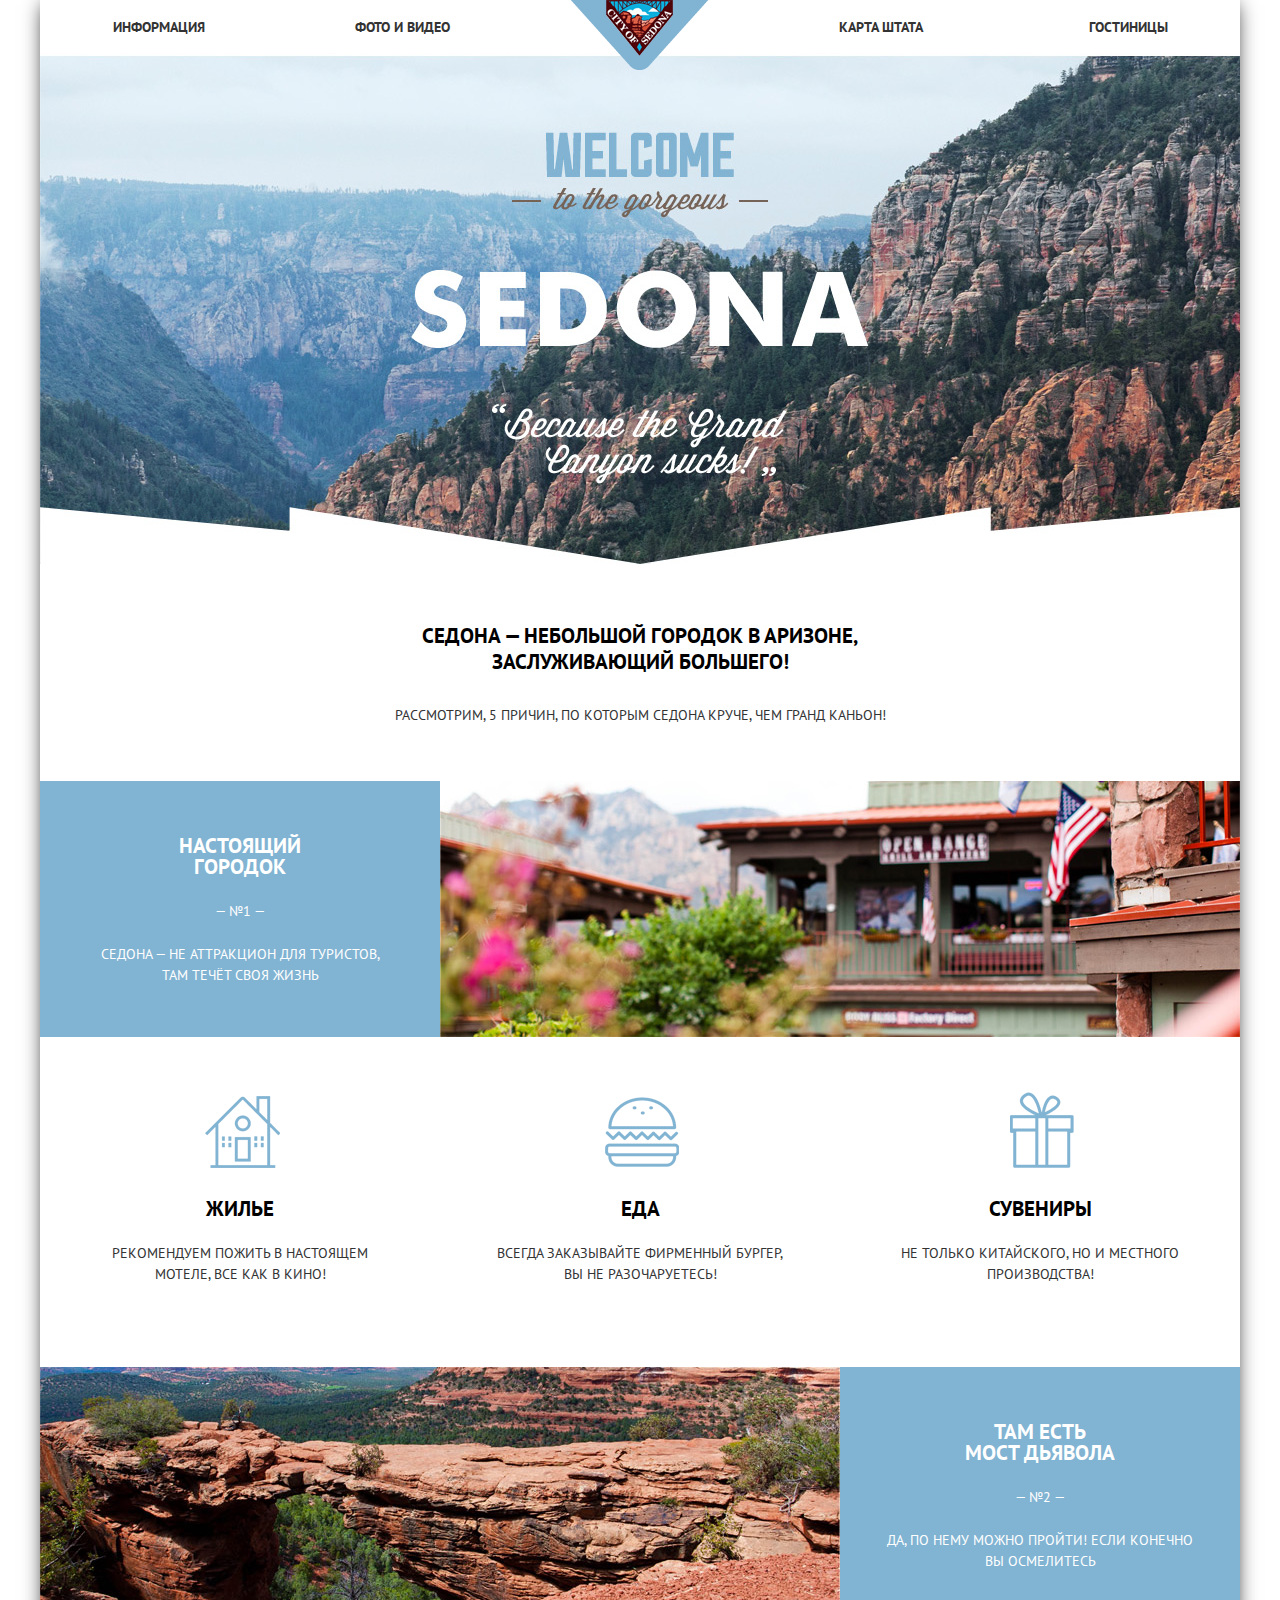
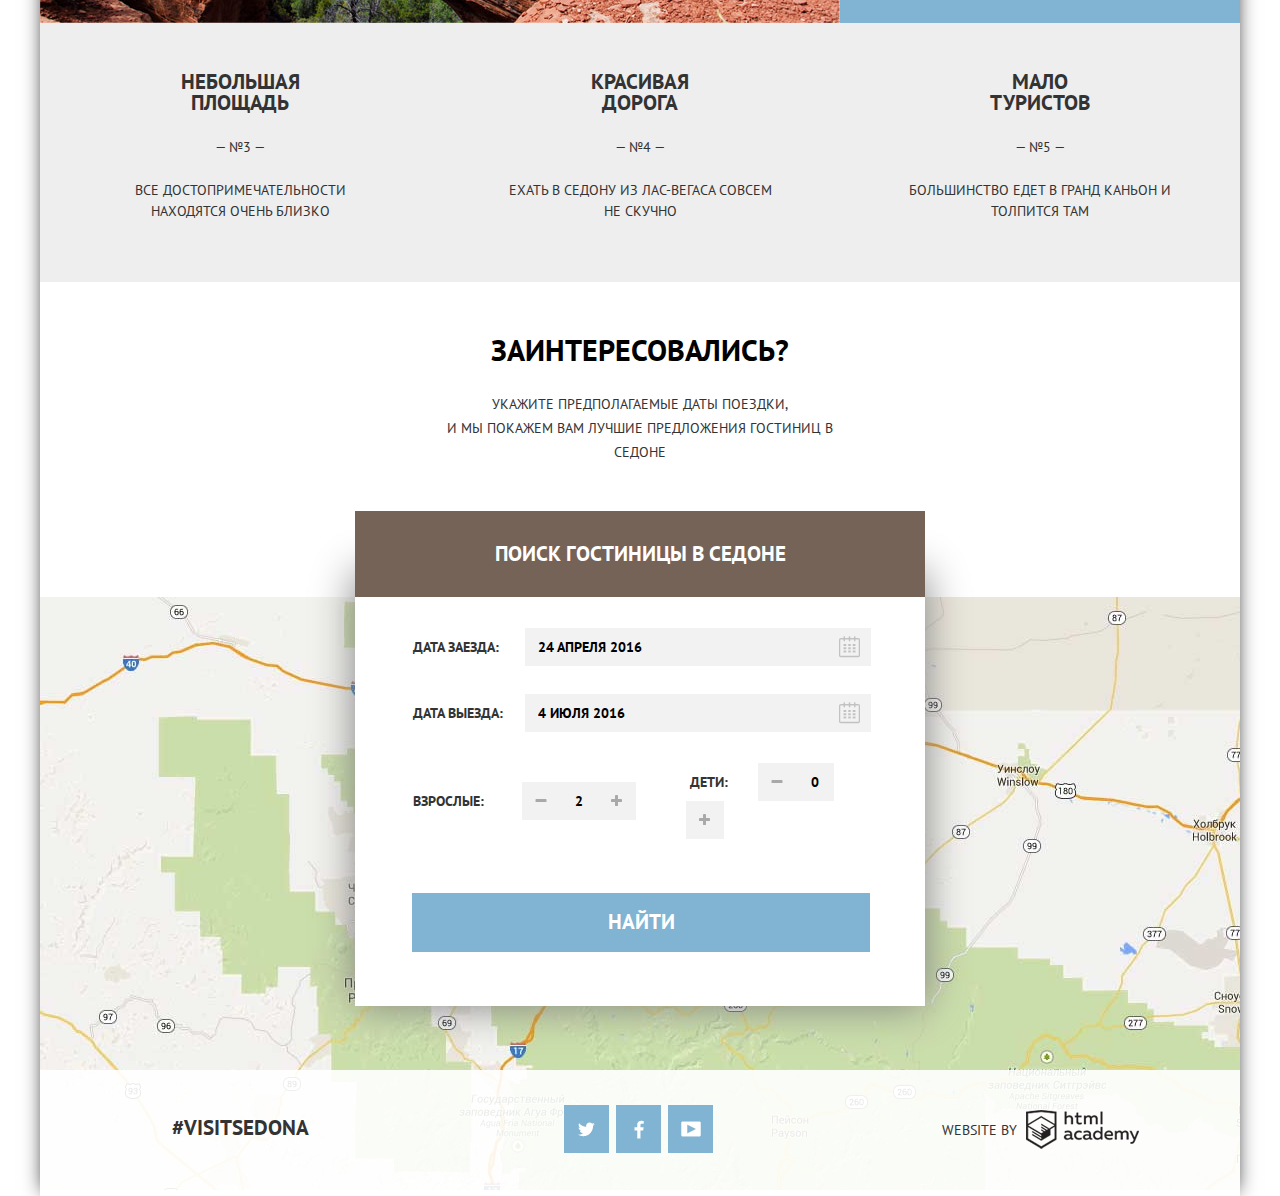
==== commit 26267124: "исправлены мелкие несоответствия, добавлены состояния эдементов при наведении и нажатии" ====
--- a/index.html
+++ b/index.html
@@ -29,7 +29,7 @@
       </div>
     </header>
     <main class="container">
-      <img class="welcome" src="img/index-welcome.jpg" width="1200" height="511">
+      <img class="welcome" src="img/index-welcome.jpg" alt="Вид Седоны" width="1200" height="511">
       <h1 class="title">Седона — небольшой городок в Аризоне, заслуживающий большего!</h1>
       <div class="reasons">
           <p class="reasons__main-title">Рассмотрим, 5 причин, по которым Седона круче, чем Гранд Каньон!</p>
@@ -40,13 +40,13 @@
                 <p class="reasons__text">Седона — не аттракцион для туристов, там течёт своя жизнь</p>
               </div>
               <div class="reasons__image">
-                <img src="img/point1.jpg" width="800" height="256">
+                <img src="img/point1.jpg" alt="Вид на город" width="800" height="256">
               </div>
           </div>
           <div class="info clearfix">
             <div class="info__item info__item--house">
               <h2 class="info__title">Жилье</h2>
-              <p class="info__text">Рекоменуем пожить в настоящем мотеле, все как в кино!</p>
+              <p class="info__text">Рекомендуем пожить в настоящем мотеле, все как в кино!</p>
             </div>
             <div class="info__item info__item--food">
               <h2 class="info__title">Еда</h2>
@@ -59,7 +59,7 @@
           </div>
           <div class="reasons__item clearfix">
               <div class="reasons__image">
-                <img src="img/point2.jpg" width="800" height="256">
+                <img src="img/point2.jpg" alt="Вид на мост Дьявола" width="800" height="256">
               </div>
               <div class="reasons__textblock"> 
                 <h2 class="reasons__title">Там есть <br>мост дьявола</h2>
@@ -88,14 +88,14 @@
       <div class="search">
         <h2 class="search__title">Заинтересовались?</h2>
         <p class="search__text">Укажите предполагаемые даты поездки,<br> и мы покажем вам лучшие предложения гостиниц в Седоне</p>
-        <img class="search__image" src="img/map.jpg" width="1200" height="593"> 
+        <button class="searchform-opener">Поиск гостиницы в Седоне</button>
+        <img class="search__image" src="img/map.jpg" alt="карта Седоны" width="1200" height="593"> 
         <form class="searchform" action="#" method="get">
-          <legend class="searchform__legend">Поиск гостиницы в Седоне</legend>
           <fieldset class="seachform__container">
-            <label class="searchform__quest"> Дата заезда:
+            <label class="searchform__quest searchform__quest--date"> Дата заезда:
               <input class="searchform__ans" type="text" value="24 апреля 2016">
             </label>
-            <label class="searchform__quest"> Дата выезда:
+            <label class="searchform__quest searchform__quest--date"> Дата выезда:
               <input class="searchform__ans" type="text" value="4 июля 2016">
             </label>
             <div class="questbox">
--- a/css/style.css
+++ b/css/style.css
@@ -1,5 +1,5 @@
 body {
-  font-family: "PT Sans";
+  font-family: "PT Sans", "Arial", sans-serif;
   color: #333333;
   font-weight: normal;
   font-size: 14px;
@@ -18,7 +18,7 @@
 }
 
 h1 {
-  font-family: "PT Sans";
+  font-family: "PT Sans", "Arial", sans-serif;
   color: black;
   font-weight: bold;
   font-size: 21px;
@@ -26,7 +26,7 @@
 }
 
 h2 {
-  font-family: "PT Sans";
+  font-family: "PT Sans", "Arial", sans-serif;
   color: black;
   font-weight: bold;
   font-size: 21px;
@@ -59,9 +59,7 @@
 .main-nav__item {
   width: 20%;
   text-align: center;
-  vertical-align: top;
-  display: block;
-  padding-top: 15px;
+  padding-top: 14px;
   padding-bottom: 13px;
 }
 
@@ -70,19 +68,52 @@
   float: left;
 }
 
+.main-nav__item:nth-child(1) {
+  margin-left: -1px;
+  margin-right: 3px;
+}
+
+
 .main-nav__item:nth-child(3),
-.main-nav__item:nth-child(4)
- {
+.main-nav__item:nth-child(4) {
   float: right;
+}
+
+.main-nav__item:nth-child(3) {
+  margin-right: -8px;
+}
+
+.main-nav__item:nth-child(4) {
+  margin-right: 7px;
 }
 
 .main-nav__link {
   text-decoration: none;
-  font-family: "PT Sans";
+  font-family: "PT Sans", "Arial", sans-serif;
   color: #333333;
   font-weight: bold;
   font-size: 14px;
   line-height: 26px;
+}
+
+.main-nav__link:hover {
+  color: #89b8d5;
+}
+
+.main-nav__link:active {
+  color: #b7b7b7;
+}
+
+.main-nav__link--active {
+  color: #766357;
+}
+
+.main-nav__link--active:hover {
+  color: #8a7d75;
+}
+
+.main-nav__link--active:active {
+  color: #d6d0cc;
 }
 
 .clearfix::after {
@@ -126,21 +157,21 @@
 
 .reasons__title {
   color: inherit;
-  padding-top: 52px;
+  padding-top: 54px;
   width: 155px;
   margin: 0 auto;
+  margin-bottom: 24px;
 }
 
 .reasons__bottom .reasons__title {
-  padding-top: 44px 
+  padding-top: 48px 
 }
 
 .reasons__number {
-  padding-top: 10px;
+  margin-bottom: 22px;
 }
 
 .reasons__text {
-  padding-top: 10px;
   width: 290px;
   margin: 0 auto;
 }
@@ -222,7 +253,7 @@
 
 .search {
   background-color: white;
-  padding-top: 60px;
+  padding-top: 57px;
   position: relative;
 }
 
@@ -234,31 +265,16 @@
 }
 
 .search__title {
-  margin-bottom: 37px;
+  margin-bottom: 32px;
   font-size: 30px;
 }
 
 .search__text {
-  margin-bottom: 134px;
-}
-
-.search__image {
-  position: relative;
-  z-index: 50;
-}
-
-.searchform {
-  width: 570px;
-  margin: 0 auto;
-  position: absolute;
-  z-index: 100;
-  top: 205px;
-  left: 50%;
-  margin-left: -285px;
-  background-color: white;
-}
-
-.searchform__legend {
+  margin-bottom: 47px;
+  line-height: 24px;
+}
+
+.searchform-opener {
   margin: 0 auto;
   text-align: center;
   width: 570px;
@@ -268,6 +284,30 @@
   font-weight: bold;
   font-size: 21px;
   line-height: 26px;
+  text-transform: inherit;
+  font-family: inherit;
+  display: block;
+  border: none;
+  position: relative;
+  z-index: 110;
+}
+
+
+.search__image {
+  position: relative;
+  z-index: 50;
+}
+
+.searchform {
+  width: 525px;
+  position: absolute;
+  z-index: 100;
+  top: 290px;
+  left: 50%;
+  margin-left: -285px;
+  background-color: white;
+  padding-left: 45px;
+  box-shadow:  0 0 40px 0 grey;
 }
 
 .seachform__container {
@@ -275,37 +315,84 @@
   font-size: 14px;
   font-weight: bold;
   line-height: 26px;
-  padding-top: 62px;
-  padding-left: 48px;
-  
+  font-family: inherit;
+  width: 450px;
+  margin-top: 50px;
 }
 
 .searchform__quest {
   display: block;
   position: relative;
-  width: 456px;
-  padding-left: 6px;
-  margin-bottom: 40px;
+  margin-bottom: 26px;
+  padding: 7px 0;
+  width: 458px;
+}
+
+.questbox .searchform__quest {
+  width: auto;
 }
 
 .searchform__ans {
   font-size: inherit;
   font-weight: inherit;
   line-height: inherit;
+  font-family: inherit;
   text-transform: uppercase; 
-  padding: 6px 13px;
   background-color: #f2f2f2;
   width: 320px;
   border: none;
   position: absolute;
   right: 0;
-  top: -7px;
-}
-
-.questbox .searchform__quest {
+  padding: 0 13px;
+  top: 1px;
+  height: 38px;
+}
+
+.searchform__ans:hover {
+  background-color: #ebebeb;
+}
+
+.searchform__ans:focus {
+  background-color: white;
+  outline: 2px solid #e5e5e5;
+}
+
+
+.searchform__quest--date::after {
+  content: "";
+  display: block;
+  width: 23px;
+  height: 23px;
+  position: absolute;
+  right: 9px;
+  top: 9px;
+  background-image: url(../img/calendar.png);
+  background-repeat: no-repeat;
+}
+
+.searchform__quest--date::after:hover {
+  background-image: url(../img/calendar--hvr.png);
+}
+
+.searchform__quest--date::after:active {
+  background-image: url(../img/calendar--act.png);
+}
+
+.questbox {
   display: inline-block;
-  width: auto;
+  vertical-align: middle;
   margin-top: -3px; 
+  width: 50%; 
+}
+
+.questbox:nth-child(4){
+  margin-left: -4px;
+  box-sizing: border-box;
+  padding-left: 48px
+}
+
+.questbox:nth-child(4) .less {
+  margin-left: 26px;
 }
 
 .more,
@@ -325,6 +412,14 @@
   margin-left: -4px;
 }
 
+.more:hover {
+  background-image: url(../img/more--hvr.png)
+}
+
+.more:active {
+  background-image: url(../img/more--act.png)
+}
+
 .less {
   background-image: url(../img/less.png);
   background-repeat: no-repeat;
@@ -332,25 +427,22 @@
   margin-left: 34px;
 }
 
+.less:hover {
+  background-image: url(../img/less--hvr.png)
+}
+
+.less:active {
+  background-image: url(../img/less--act.png)
+}
+
 .searchform__ans--short {
   width: 38px;
-  padding: 6px 0;
+  height: 38px;
+  padding: 0;
   text-align: center;
   display: inline-block;
   position: static;
   margin-left: -4px;
-}
-
-.questbox {
-  display: inline-block;
-}
-
-.questbox:nth-child(4) {
-  margin-left: 44px;
-}
-
-.questbox:nth-child(4) .less {
-  margin-left: 26px;
 }
 
 .searchform__btn {
@@ -363,23 +455,34 @@
   font-weight: bold;
   font-size: 21px;
   line-height: 26px;
-  margin-top: 3px;
-  margin-left: 55px;
-  margin-bottom: 56px;
-}
-
+  margin-left: 12px;
+  margin-top: 12px;
+  font-family: inherit;
+  margin-bottom: 54px;
+}
+
+.searchform__btn:hover {
+  background-color: #669ec0;
+}
+
+.searchform__btn:active {
+  background-color: #5496bd;
+  color: #88b6d1;
+}
 
 .main-footer .container {
-  width: 1200px;
-  height: 120px;
+  padding-top: 30px;
+  padding-bottom: 40px;
+  
 }
 
 .main-footer--index .container {
   background-color: rgba(255,255,255,0.9);
   position: absolute;
-  bottom: 0;
+  bottom: 3px;
   z-index: 200;
-}
+  width: 1200px;
+} 
 
 .tag,
 .social,
@@ -395,12 +498,12 @@
   font-size: 21px;
   font-weight: bold;
   line-height: 26px;
-  padding-top: 38px;
+  padding-top: 15px;
+  padding-left: 2px;
 }
 
 .social {
-  padding-top: 24px;
-  padding-left: 10px
+  padding-left: 4px;
 }
 
 .social__btn {
@@ -412,29 +515,53 @@
   background-position: center;
   background-repeat: no-repeat;
   margin-right: 3px;
-  
+}
+
+.social__btn:hover {
+  background-color: #669ec0;
+}
+
+.social__btn:active {
+  background-color: #5496bd;
 }
 
 .social__btn--tw {
   background-image: url(../img/tw.png)
 }
 
+.social__btn--tw:active {
+  background-image: url(../img/tw--active.png);
+}
+
 .social__btn--fb {
   background-image: url(../img/fb.png)
 }
 
+.social__btn--fb:active {
+  background-image: url(../img/fb--active.png);
+}
+
 .social__btn--youtube {
   background-image: url(../img/yt.png)
 }
 
+.social__btn--youtube:active {
+  background-image: url(../img/yt--active.png);
+}
+
 .copyright {
-  padding-top: 34px
-}
+  padding-top:10px;
+  text-align: center;
+}
+
 .copyright__text {
   margin: 0;
   padding: 0;
   line-height: 26px;
-  display: inline;
+  display: inline-block;
+  vertical-align: middle;
+  margin-left: 9px;
+  margin-right: 5px;
 }
 
 .copyright__link {
@@ -446,6 +573,26 @@
   background-repeat: no-repeat;
   display: inline-block;
   vertical-align: middle;
+}
+
+.copyright__link:hover {
+  background-image: url(../img/logo--hover.png)
+}
+
+.copyright__link:active {
+  background-image: url(../img/logo--active.png)
+}
+
+.filterform {
+  width: 1200px;
+  height: 190px;
+  background-image: url(../img/Layer%2061%20copy%206.jpg);
+  background-repeat: no-repeat;
+  padding-left: 70px;
+  padding-top: 29px;
+  position: relative;
+  z-index: 50;
+  margin-top: 2px;
 }
 
 .filterform__item {
@@ -457,56 +604,72 @@
   line-height: 21px;
   padding: 0;
   margin: 0;
-  margin-right: 93px;
+  margin-right: 95px;
 }
 
 .filterform__item:nth-child(3) {
   float: right;
-  width: 330px;
-  padding-right: 40px;
-}
-
-.filterform {
-  width: 1200px;
-  height: 190px;
-  background-image: url(../img/Layer%2061%20copy%206.jpg);
-  background-repeat: no-repeat;
-  padding-left: 70px;
-  padding-top: 29px;
-  position: relative;
-  z-index: 50;
+  width: 318px;
+  margin-right: 142px;
 }
 
 .filterform__quest {
   font-weight: bold;
   font-size: 16px;
+  color: white;
 }
 
 .filterform__item:nth-child(3) .filterform__quest {
-  margin-left: -10px;
+  margin-left: -11px;
 }
 
 .filterform__checkbox {
-  margin-right: 14px;
-  display: inline-block;
-  width: 20px;
-  height: 20px;
-  vertical-align: bottom;
+  display: none;
 }
 
 .filterform__ans {
   display: inline-block;
   margin-right: 40px;
-  margin-top: 25px
+  margin-top: 25px;
+  padding-left: 43px;
+  cursor: pointer;
+  position: relative
 }
 
 .filterform__ans:last-child {
   margin-right: 0px;
 }
 
+.filterform__indicator{
+  position: absolute;
+  left: 2px;
+  top: -2px;
+  
+  width: 26px;
+  height: 22px;
+  
+  background-image: url(../img/unchecked.png);
+  background-repeat: no-repeat;
+}
+
+.filterform__checkbox:checked + .filterform__indicator {
+  background-image: url(../img/checked.png);
+  background-repeat: no-repeat;
+}
+
+.filterform__checkbox:disabled + .filterform__indicator {
+  background-image: url(../img/unchecked--disabled.png);
+  background-repeat: no-repeat;
+}
+
+.filterform__checkbox:checked:disabled + .filterform__indicator {
+  background-image: url(../img/checked--disabled.png);
+  background-repeat: no-repeat;
+}
+
 .filterform__control{
   position: relative;
-  height: 36px;
+  height: 33px;
   margin-bottom: 20px;
   font-size: 0;
   border: 2px solid #ffffff;
@@ -528,15 +691,23 @@
 .filterform__price {
   display: inline-block;
   font-size: 14px;
-  line-height: 38px;
+  line-height: 33px;
   vertical-align: top;
   cursor: pointer;
 }
 
 .filterform__price--min,
 .filterform__price--max {
-  width: 90px;
+  width: 92px;
+}
+
+.filterform__price--min {
   padding-left: 65px;
+}
+
+.filterform__price--max {
+  padding-left: 55px;
+  padding-right: 10px;
 }
 
 .filterform__input {
@@ -593,10 +764,11 @@
   display: block;
   position: absolute;
   bottom: 33px;
-  right: 230px;
-  padding: 6px 35px;
+  right: 238px;
+  padding: 7px 34px;
   font-size: 14px;
   line-height: 20px;
+  font-family: inherit;
   color: #ffffff;
   text-transform: uppercase;
   background: transparent;
@@ -621,7 +793,7 @@
 }
 
 .searchresult {
-  margin-right: 40px;
+  margin-right: 48px;
   font-weight: bold;
   font-size: 21px;
   line-height: 26px;
@@ -637,13 +809,42 @@
   display: inline-block;
   margin: 0;
   font-size: 12px;
-  line-height: 18px;
+  line-height: 15px;
   margin-top: 6px;
 }
 
+.sort__link {
+  text-decoration: none;
+  color: #b2b2b2;
+  border-bottom: 1px dotted #81b3d2;
+}
+
+.sort__link:hover{
+  color: #81b3d2;
+}
+
+.sort__link:active{
+  color: black;
+  border-bottom: none;
+}
+
+.sort__link--active {
+  color: #81b3d2;
+  border-bottom: none;
+  cursor:default;
+}
+
+.sort__link--active:hover {
+  color: #81b3d2;
+}
+
+.sort__link--active:active {
+  color: #81b3d2;
+}
+
 .sort__text {
-  margin-right: 38px;
-  margin-left: 6px
+  margin-right: 35px;
+  font-weight: bold;
 }
 
 .sort__link {
@@ -664,9 +865,33 @@
   background-image: url(../img/down.png);
 }
 
+.sorttype__more--active {
+  background-image: url(../img/down--hover.png)
+}
+
+.sorttype__more:hover {
+  background-image: url(../img/down--hover.png)
+}
+
+.sorttype__more:active {
+  background-image: url(../img/down--active.png)
+}
+
 .sorttype__less {
   background-image: url(../img/up.png);
   margin-right: 7px;
+}
+
+.sorttype__less--active {
+  background-image: url(../img/up--hover.png);
+}
+
+.sorttype__less:hover {
+  background-image: url(../img/up--hover.png);
+}
+
+.sorttype__less:active {
+  background-image: url(../img/up--active.png);
 }
 
 .rate{
@@ -681,9 +906,24 @@
 }
 
 .result__title {
-  margin-top: 0;
-  margin-bottom: 7px;
+  margin-top: -3px;
+  margin-bottom: 10px;
   vertical-align: top;
+  font-family: "PT Sans", "Arial", sans-serif;
+  color: black;
+  font-weight: bold;
+  font-size: 21px;
+  line-height: 21px;
+  display: block;
+  text-decoration: none;
+}
+
+.result__title:hover {
+  color: #81b3d2;
+}
+
+.result__title:active {
+  color: #b2b2b2;
 }
 
 .result__image {
@@ -715,10 +955,11 @@
 
 .result__item:nth-child(2) {
   border-bottom: 1px solid #e5e5e5;
+  margin-top: -1px;
 }
 
 .result__btn {
-  padding: 3px 18px;
+  padding: 4px 18px;
   color: white;
   font-size: 14px;
   font-weight: bold;
@@ -733,9 +974,27 @@
   left: 236px;
 }
 
+.result__btn--more:hover {
+  background-color: #669ec0;
+}
+
+.result__btn--more:active {
+  background-color: #5496bd;
+  color: #7aadcb;
+}
+
 .result__btn--book {
   background-color: #766357;
   left: 353px;
+}
+
+.result__btn--book:hover {
+  background-color: #604e43;
+}
+
+.result__btn--book:active {
+  background-color: #503e33;
+  color: #766860;
 }
 
 .rate__figure {
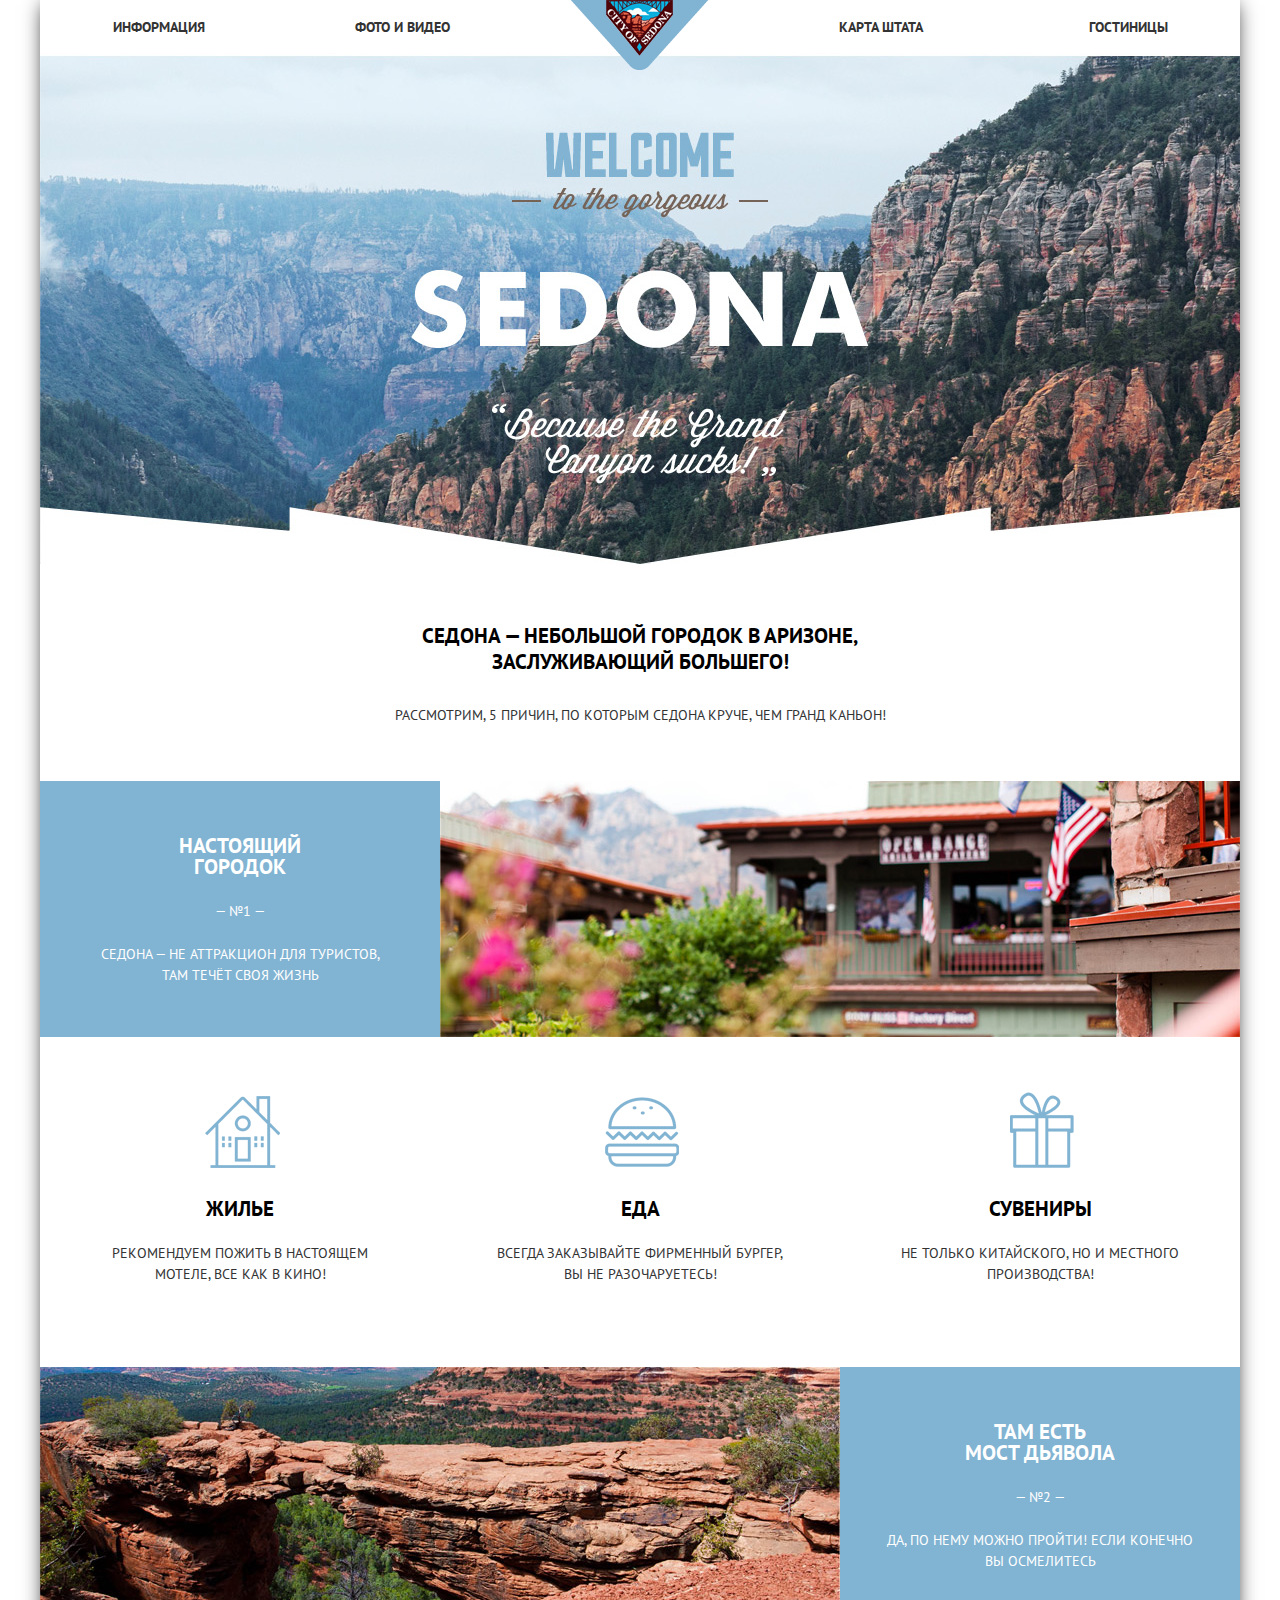
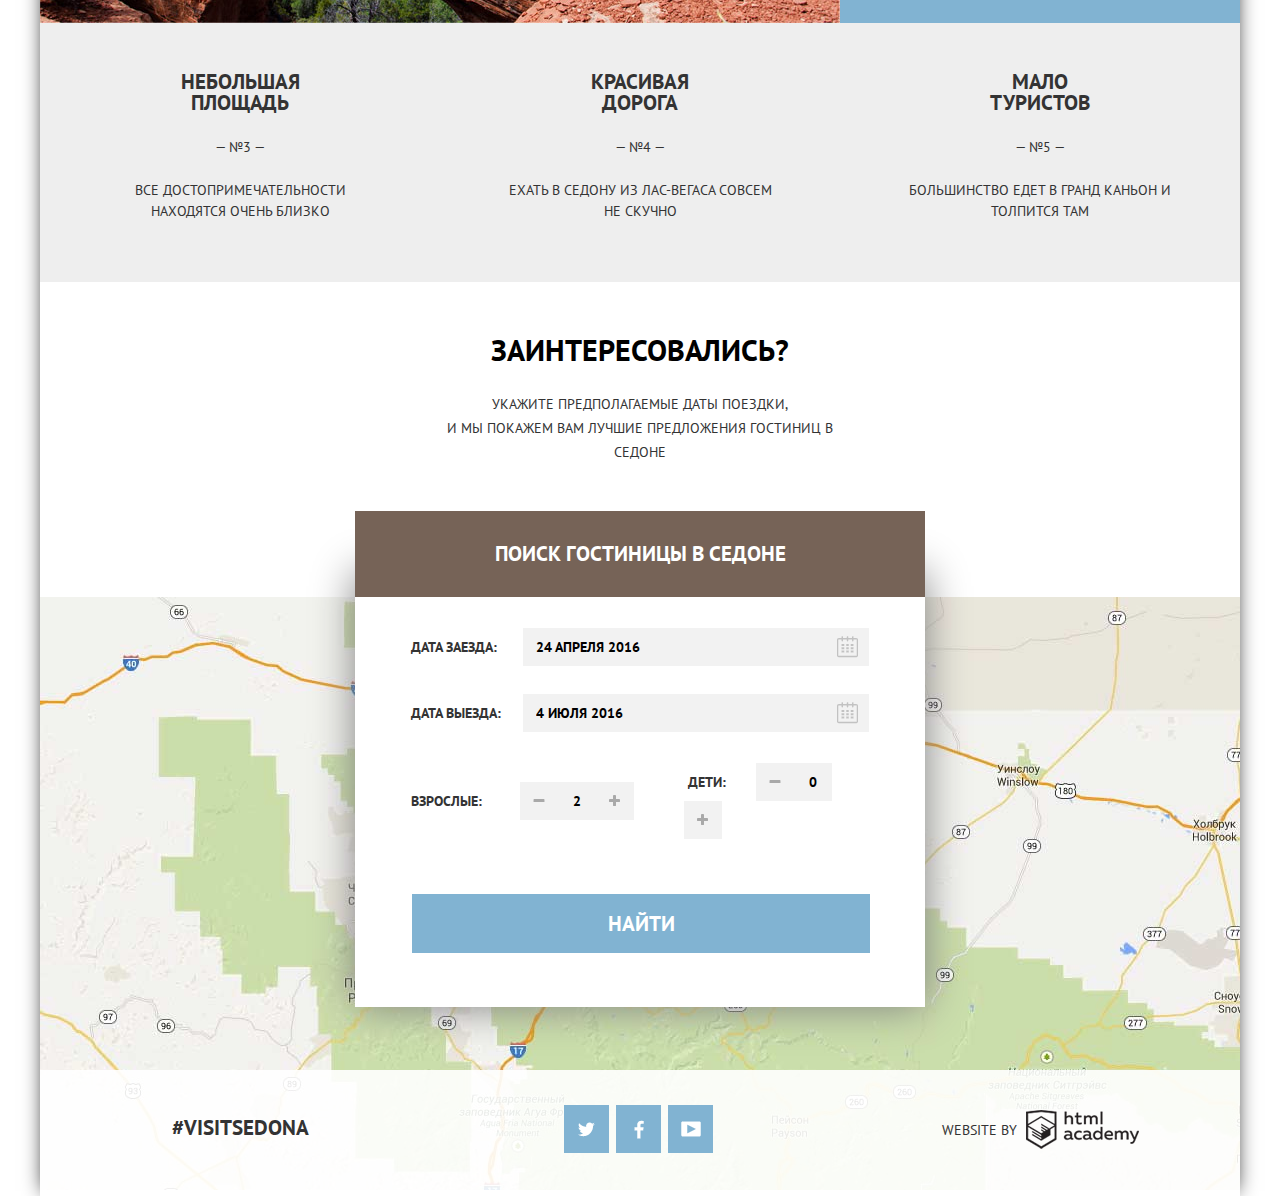
==== commit 65d216fb: "добавлен нормалаиз и убран лишний аутлайн на странице каталога" ====
--- a/index.html
+++ b/index.html
@@ -3,6 +3,7 @@
   <head>
     <meta charset="utf-8">
     <title>HTML Academy: Седона</title>
+    <link href="css/normalize.css" rel="stylesheet">
     <link href="css/style.css" rel="stylesheet">
     <link href="https://fonts.googleapis.com/css?family=PT+Sans:400,700&amp;subset=cyrillic" rel="stylesheet">
   </head>
@@ -94,9 +95,11 @@
           <fieldset class="seachform__container">
             <label class="searchform__quest searchform__quest--date"> Дата заезда:
               <input class="searchform__ans" type="text" value="24 апреля 2016">
+              <span class="searchform__date"></span>
             </label>
-            <label class="searchform__quest searchform__quest--date"> Дата выезда:
+            <label class="searchform__quest"> Дата выезда:
               <input class="searchform__ans" type="text" value="4 июля 2016">
+              <span class="searchform__date"></span>
             </label>
             <div class="questbox">
               <label class="searchform__quest">Взрослые:
--- a/css/style.css
+++ b/css/style.css
@@ -202,7 +202,7 @@
   margin: 0 auto;
   margin-top: 55px;
   margin-bottom: 26px;
-  background-image: url(../img/Layer%2012.png);
+  background-image: url(../img/house.png);
   background-repeat: no-repeat;
   background-position: 5px;
 }
@@ -215,7 +215,7 @@
   margin: 0 auto;
   margin-top: 55px;
   margin-bottom: 26px;
-  background-image: url(../img/Layer%2013.png);
+  background-image: url(../img/food.png);
   background-repeat: no-repeat;
   background-position: 5px;
 }
@@ -228,7 +228,7 @@
   margin: 0 auto;
   margin-top: 55px;
   margin-bottom: 26px;
-  background-image: url(../img/Layer%2011.png);
+  background-image: url(../img/souvenir.png);
   background-repeat: no-repeat;
   background-position: 10px 0;
 }
@@ -358,8 +358,7 @@
 }
 
 
-.searchform__quest--date::after {
-  content: "";
+.searchform__date{
   display: block;
   width: 23px;
   height: 23px;
@@ -370,11 +369,11 @@
   background-repeat: no-repeat;
 }
 
-.searchform__quest--date::after:hover {
+.searchform__date:hover {
   background-image: url(../img/calendar--hvr.png);
 }
 
-.searchform__quest--date::after:active {
+.searchform__date:active {
   background-image: url(../img/calendar--act.png);
 }
 
@@ -586,7 +585,7 @@
 .filterform {
   width: 1200px;
   height: 190px;
-  background-image: url(../img/Layer%2061%20copy%206.jpg);
+  background-image: url(../img/filterform.jpg);
   background-repeat: no-repeat;
   padding-left: 70px;
   padding-top: 29px;
@@ -718,6 +717,7 @@
   font: inherit;
   background: none;
   border: none;
+  outline: none;
 }
 
 .filterform__range {
